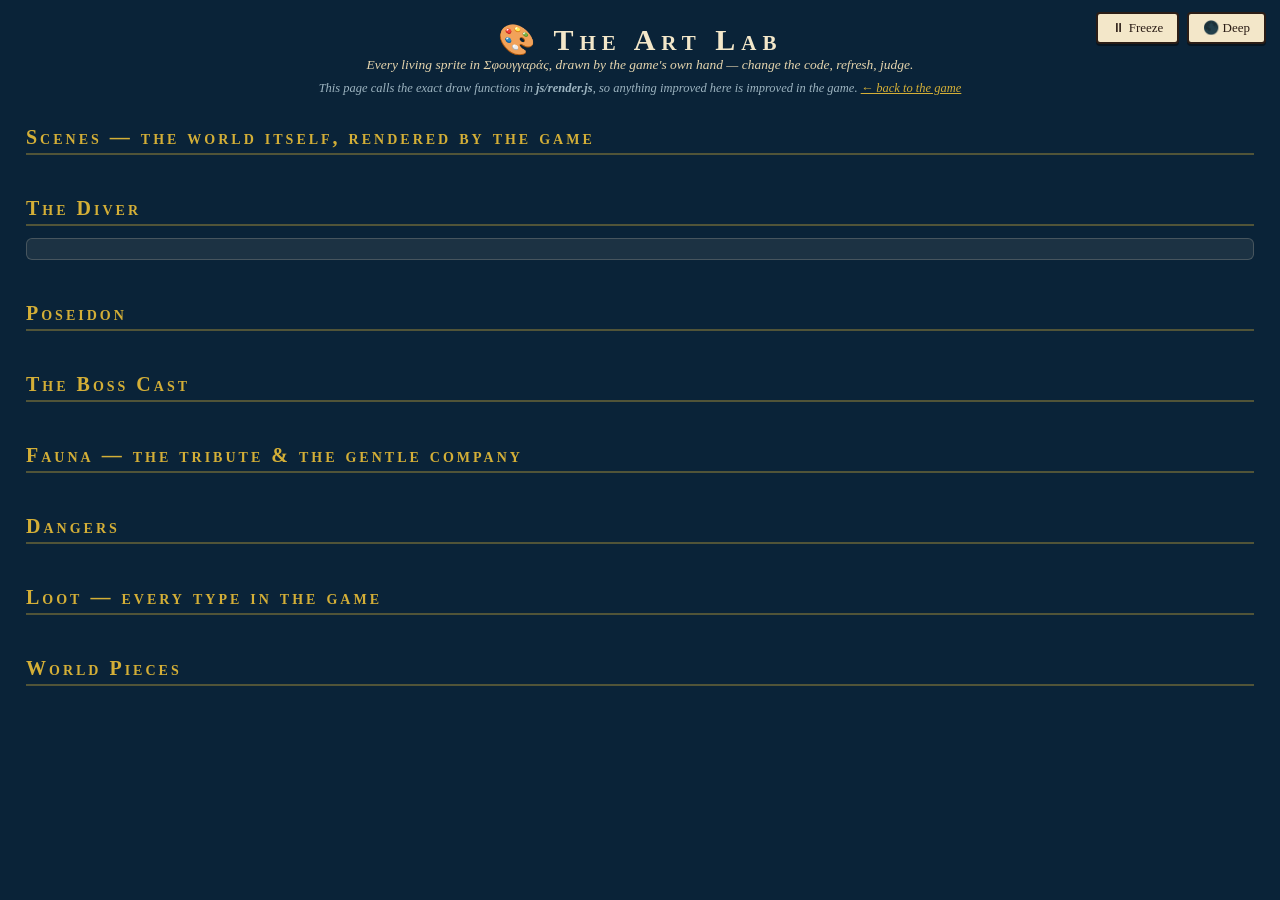
==== art-lab.html @ 5c29ec73 "save" ====
<!DOCTYPE html>
<html lang="en">
<head>
  <meta charset="UTF-8">
  <meta name="viewport" content="width=device-width, initial-scale=1">
  <title>Art Lab — Σφουγγαράς</title>
  <link rel="icon" href="data:image/svg+xml,<svg xmlns='http://www.w3.org/2000/svg' viewBox='0 0 100 100'><text y='.9em' font-size='90'>🎨</text></svg>">
  <style>
    /* The Art Lab wears the game's pottery palette. Self-contained on purpose —
       the game's style.css stays untouched. */
    :root {
      --cream: #f3e7c9; --cream-dim: #e5d5ae; --ink: #2b1d16;
      --terra: #b0603a; --terra-dark: #8a4527; --gold: #d4af37; --sea: #0a2338;
    }
    * { margin: 0; padding: 0; box-sizing: border-box; }
    body {
      font-family: Georgia, 'Times New Roman', serif;
      background: var(--sea);
      color: var(--cream);
      padding: 22px 26px 60px;
    }
    header { text-align: center; margin-bottom: 18px; }
    header h1 { font-variant: small-caps; letter-spacing: 0.2em; color: var(--cream); font-size: 30px; }
    header p { font-style: italic; font-size: 13.5px; color: var(--cream-dim); }
    header a { color: var(--gold); }
    .lab-note {
      max-width: 900px; margin: 8px auto 0; font-size: 12.5px; color: #9db4c0; text-align: center;
    }
    h2 {
      font-variant: small-caps; letter-spacing: 0.15em; color: var(--gold);
      border-bottom: 2px solid rgba(212, 175, 55, 0.35);
      margin: 30px 0 12px; padding-bottom: 4px; font-size: 20px;
    }
    .grid { display: flex; flex-wrap: wrap; gap: 12px; align-items: flex-start; }
    .tile {
      background: #0e2c44;
      border: 2px solid rgba(243, 231, 201, 0.25);
      border-radius: 6px;
      overflow: hidden;
    }
    .tile canvas { display: block; }
    .tile .cap {
      font-size: 12px; text-align: center; padding: 4px 8px 5px;
      background: rgba(43, 29, 22, 0.75); color: var(--cream);
      font-variant: small-caps; letter-spacing: 0.06em;
      display: flex; justify-content: center; gap: 6px; flex-wrap: wrap;
    }
    .cap button {
      font-family: inherit; font-size: 10.5px; padding: 1px 8px;
      background: var(--terra); color: var(--cream);
      border: 1px solid var(--ink); border-radius: 3px; cursor: pointer;
    }
    .cap button.on { background: var(--gold); color: var(--ink); font-weight: bold; }
    .controls {
      background: rgba(243, 231, 201, 0.08);
      border: 1px solid rgba(243, 231, 201, 0.2);
      border-radius: 6px; padding: 10px 14px; margin-bottom: 12px;
      display: flex; flex-wrap: wrap; gap: 14px 22px; align-items: center; font-size: 13px;
    }
    .controls label { display: flex; align-items: center; gap: 7px; }
    .controls input[type="range"] { width: 110px; }
    .controls select { font-family: inherit; }
    .toolbar {
      position: fixed; top: 12px; right: 14px; z-index: 5;
      display: flex; gap: 8px;
    }
    .toolbar button {
      font-family: inherit; font-size: 13px; padding: 6px 14px;
      background: var(--cream); color: var(--ink);
      border: 2px solid var(--ink); border-radius: 4px; cursor: pointer;
      box-shadow: 0 2px 0 rgba(0,0,0,0.4);
    }
  </style>
</head>
<body>

  <div class="toolbar">
    <button id="pause-btn" title="Space also toggles">⏸ Freeze</button>
    <button id="dark-btn" title="Preview everything against the deep">🌑 Deep</button>
  </div>

  <header>
    <h1>🎨 The Art Lab</h1>
    <p>Every living sprite in Σφουγγαράς, drawn by the game's own hand — change the code, refresh, judge.</p>
    <p class="lab-note">This page calls the exact draw functions in <b>js/render.js</b>, so anything improved here
      is improved in the game. <a href="index.html">← back to the game</a></p>
  </header>

  <h2>Scenes — the world itself, rendered by the game</h2>
  <div class="grid" id="sec-scenes"></div>

  <h2>The Diver</h2>
  <div class="controls" id="diver-controls"></div>
  <div class="grid" id="sec-diver"></div>

  <h2>Poseidon</h2>
  <div class="grid" id="sec-poseidon"></div>

  <h2>The Boss Cast</h2>
  <div class="grid" id="sec-bosses"></div>

  <h2>Fauna — the tribute &amp; the gentle company</h2>
  <div class="grid" id="sec-fauna"></div>

  <h2>Dangers</h2>
  <div class="grid" id="sec-dangers"></div>

  <h2>Loot — every type in the game</h2>
  <div class="grid" id="sec-loot"></div>

  <h2>World Pieces</h2>
  <div class="grid" id="sec-world"></div>

  <script src="js/config.js"></script>
  <script src="js/utils.js"></script>
  <script src="js/world.js"></script>
  <script src="js/boat.js"></script>
  <script src="js/render.js"></script>
  <script src="art-lab.js"></script>
</body>
</html>
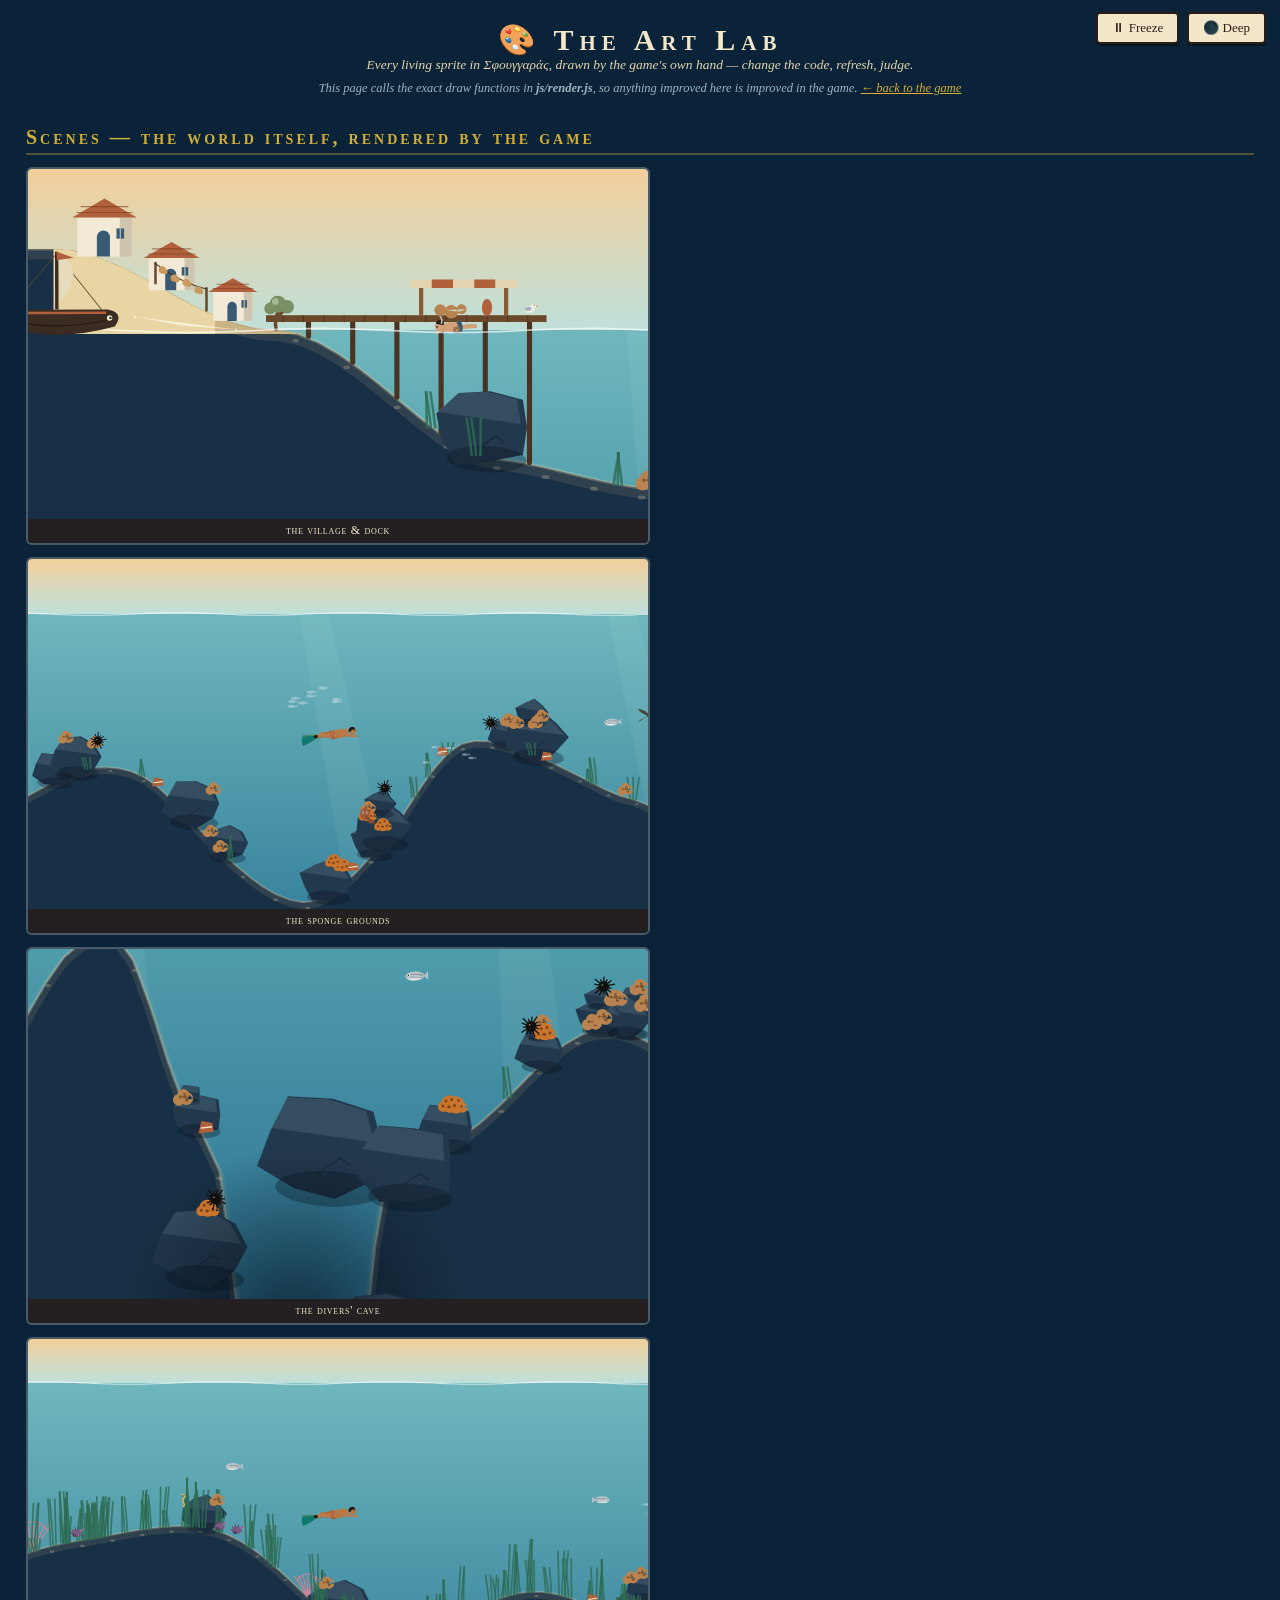
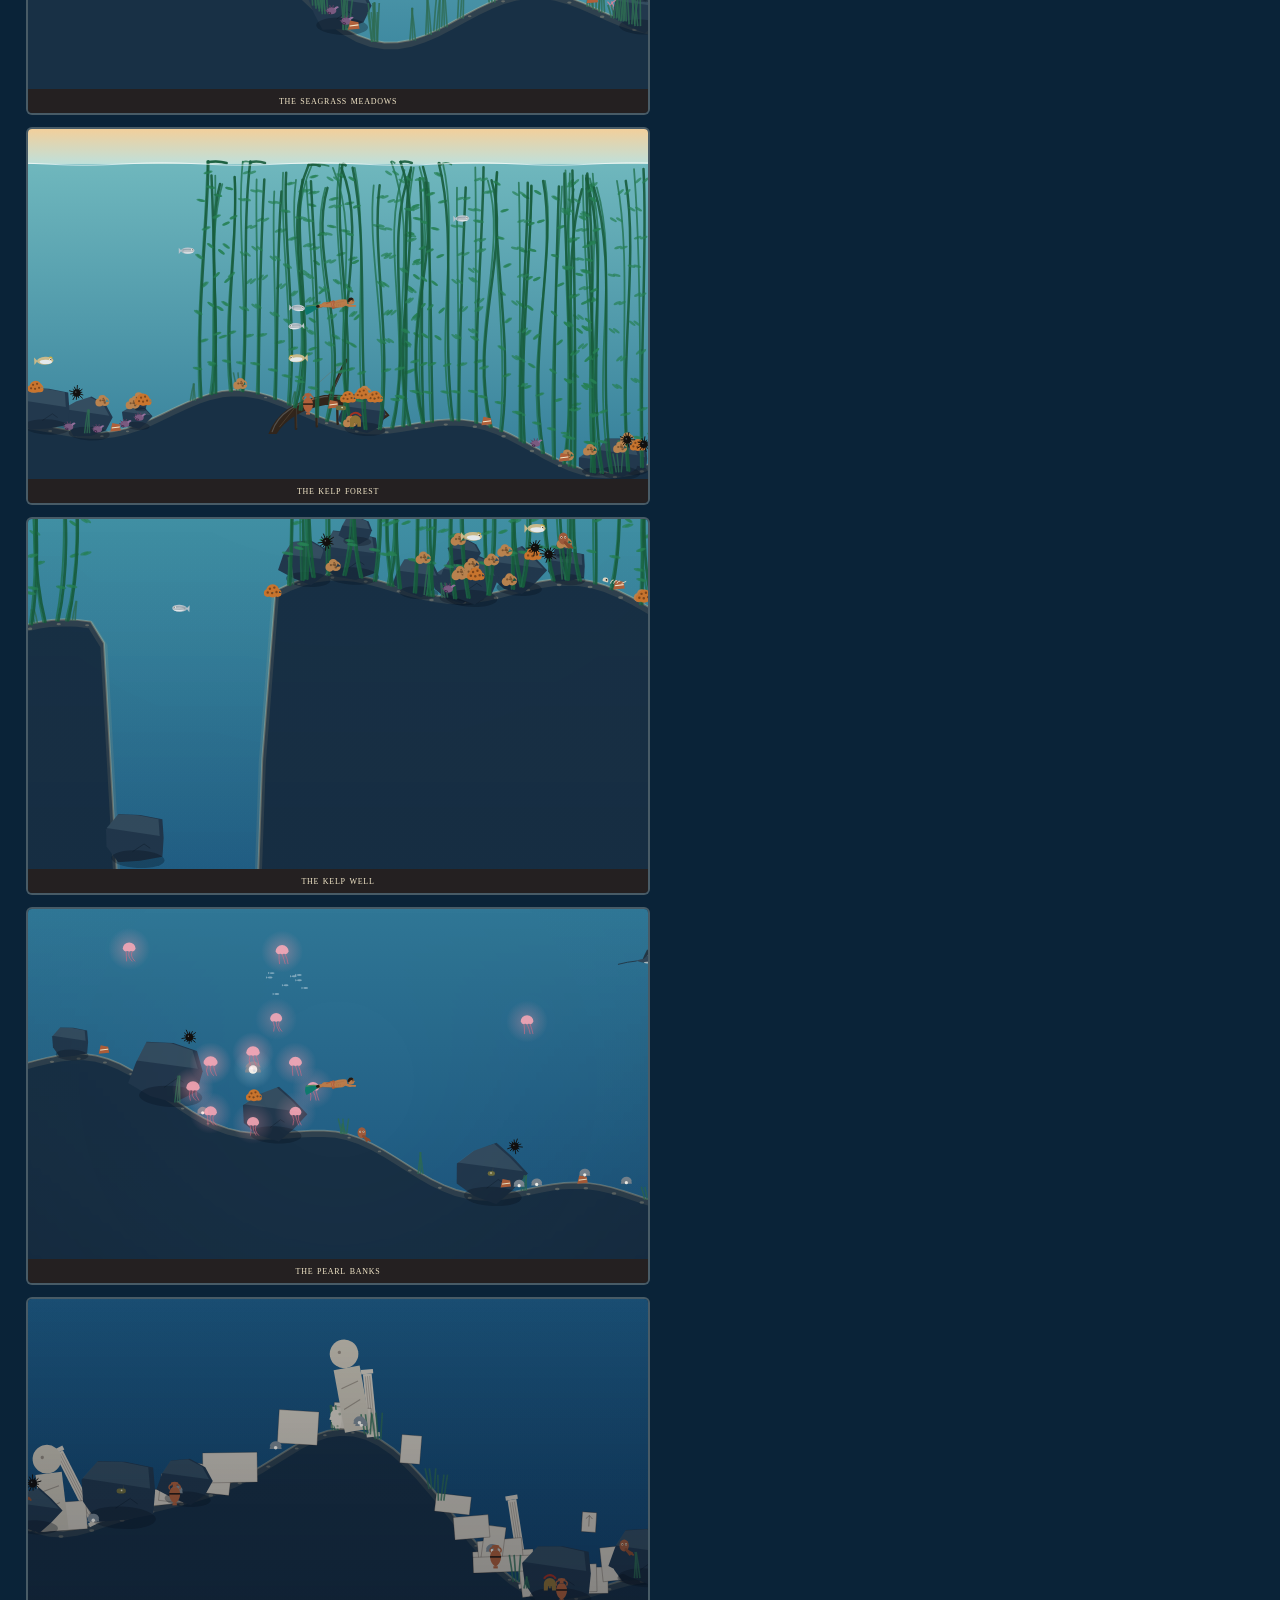
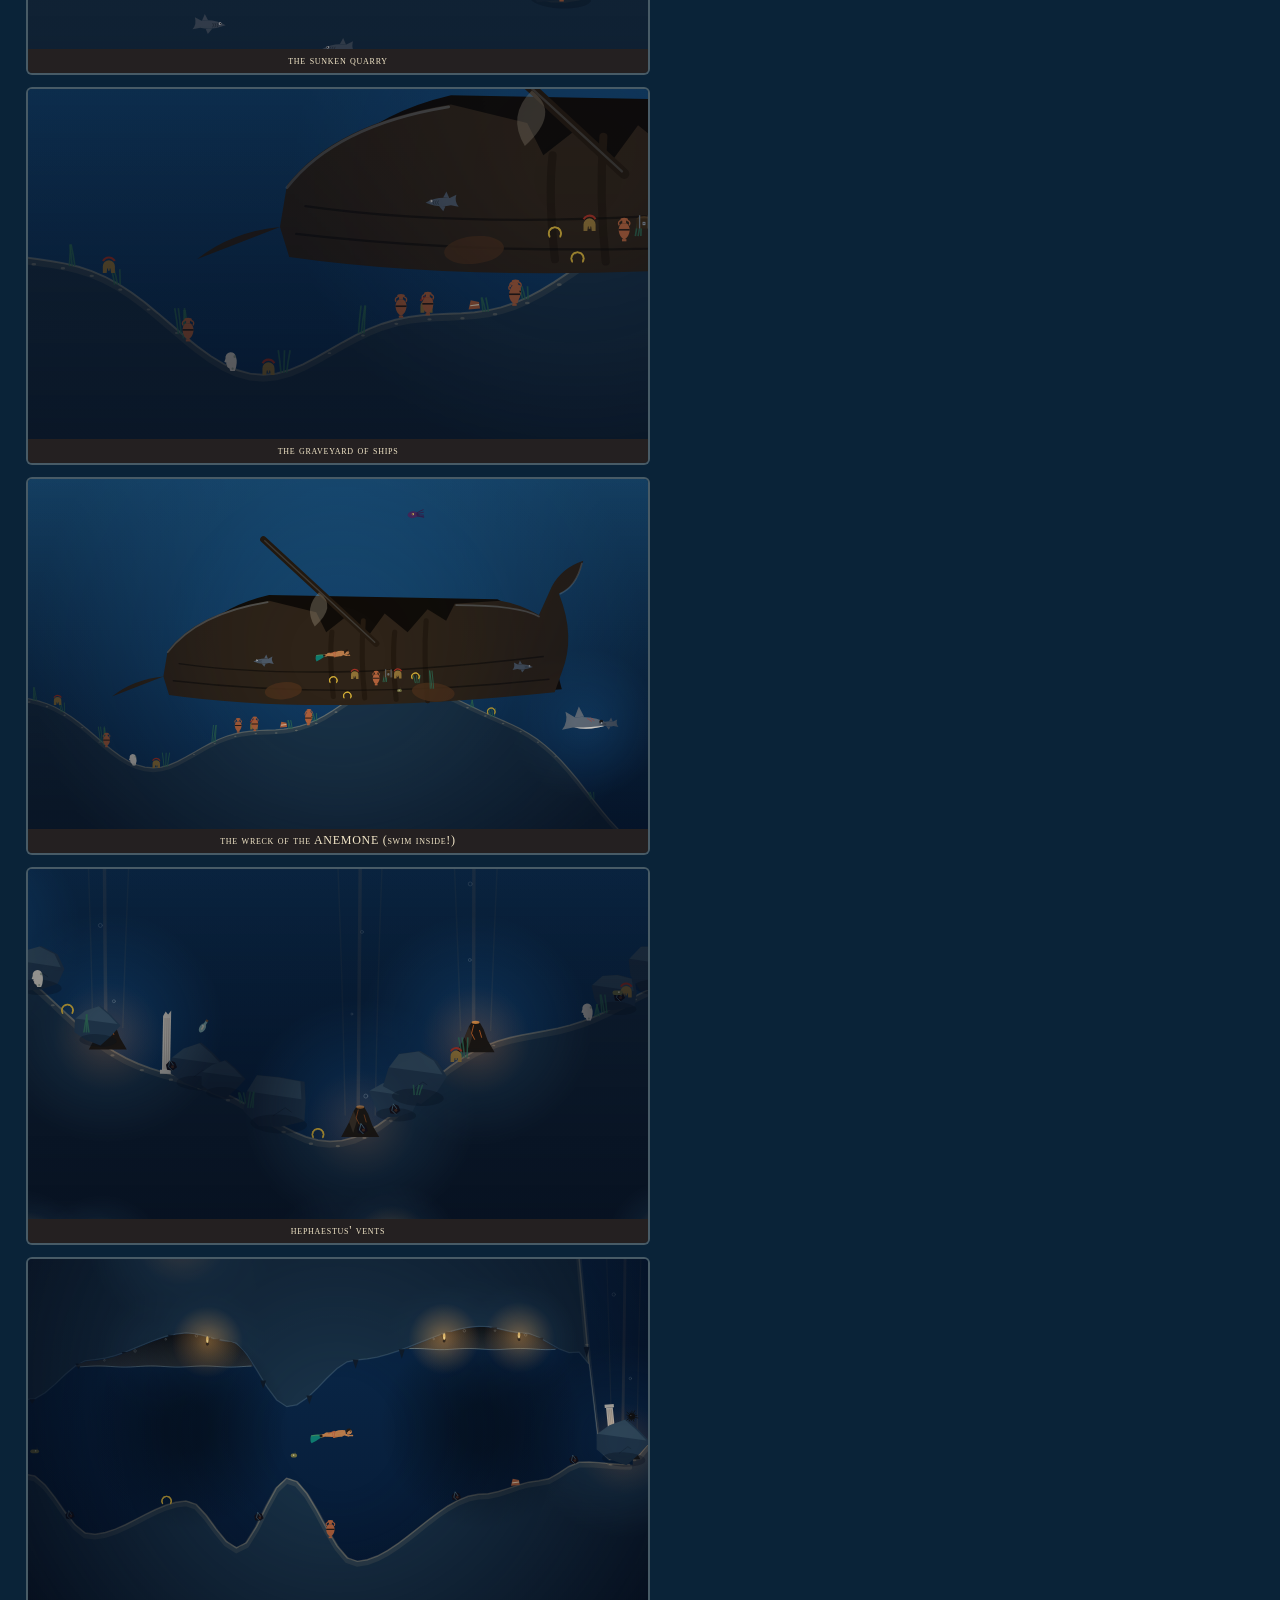
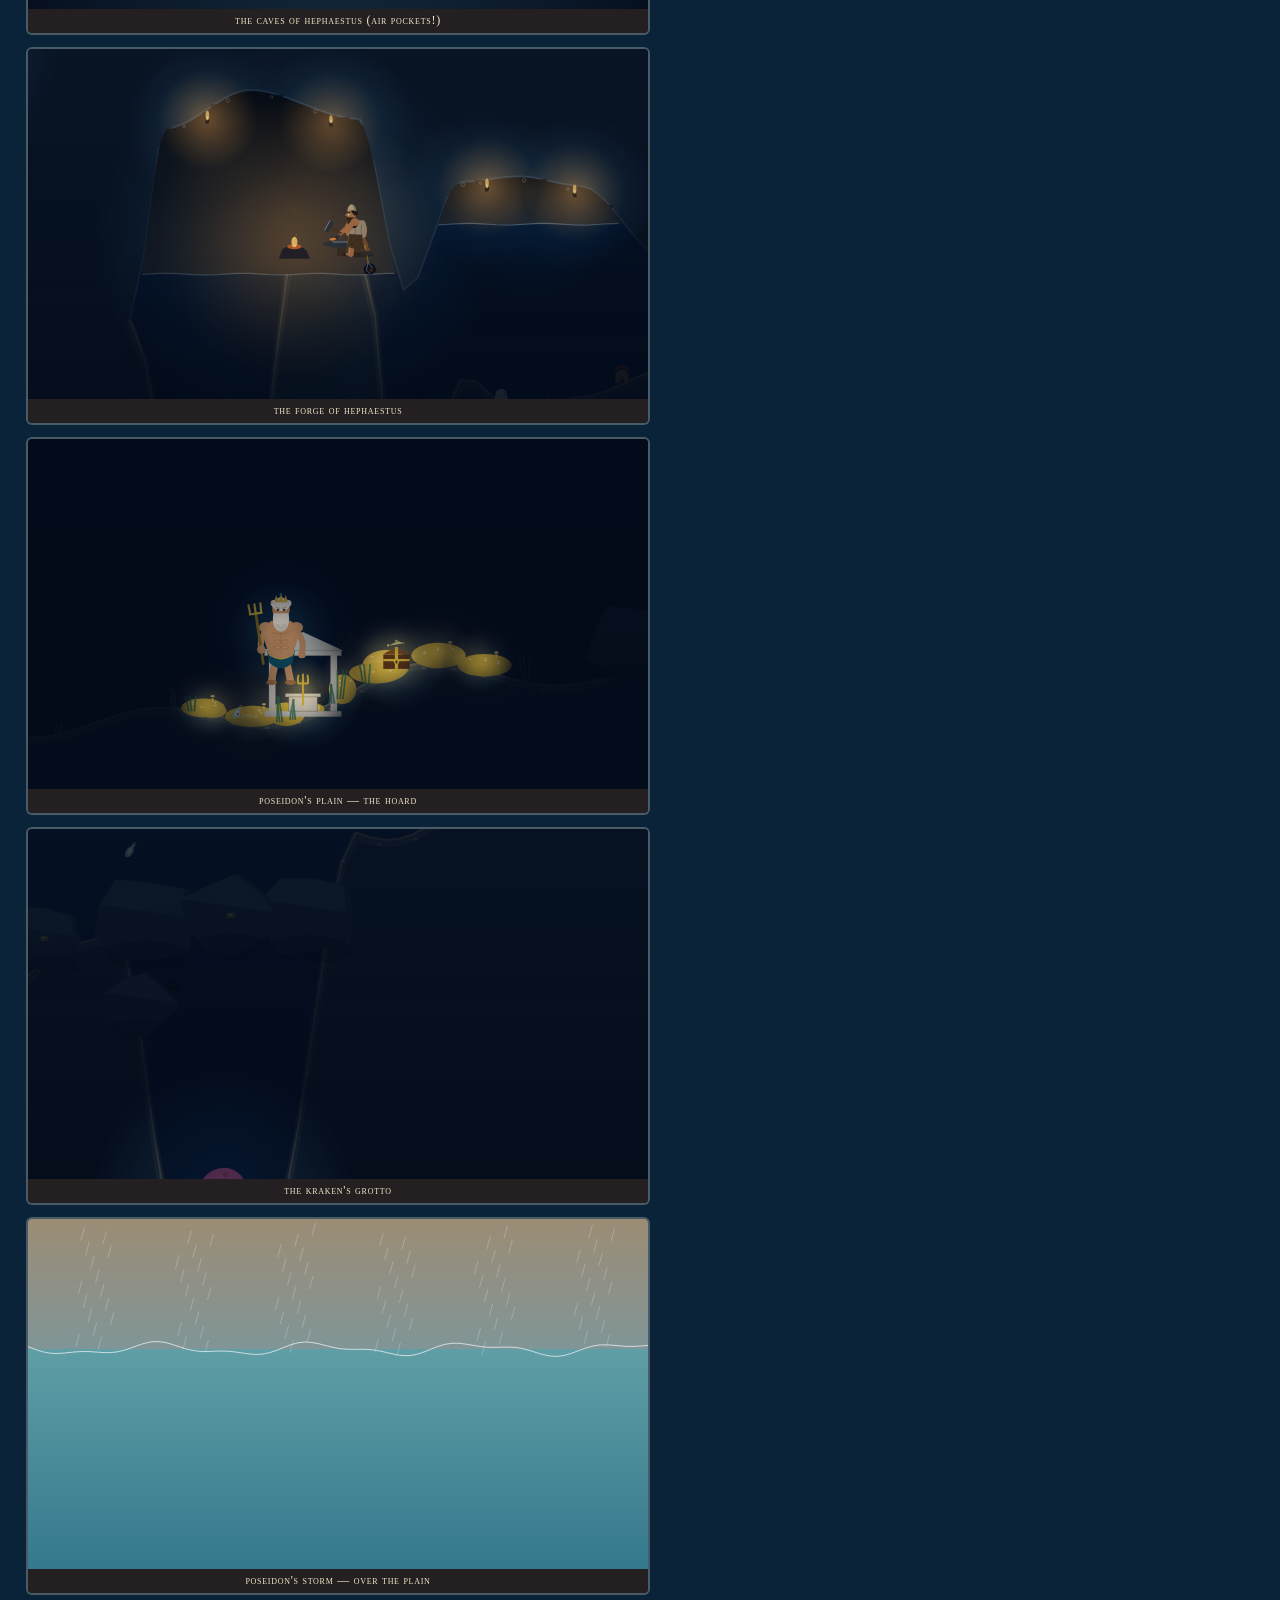
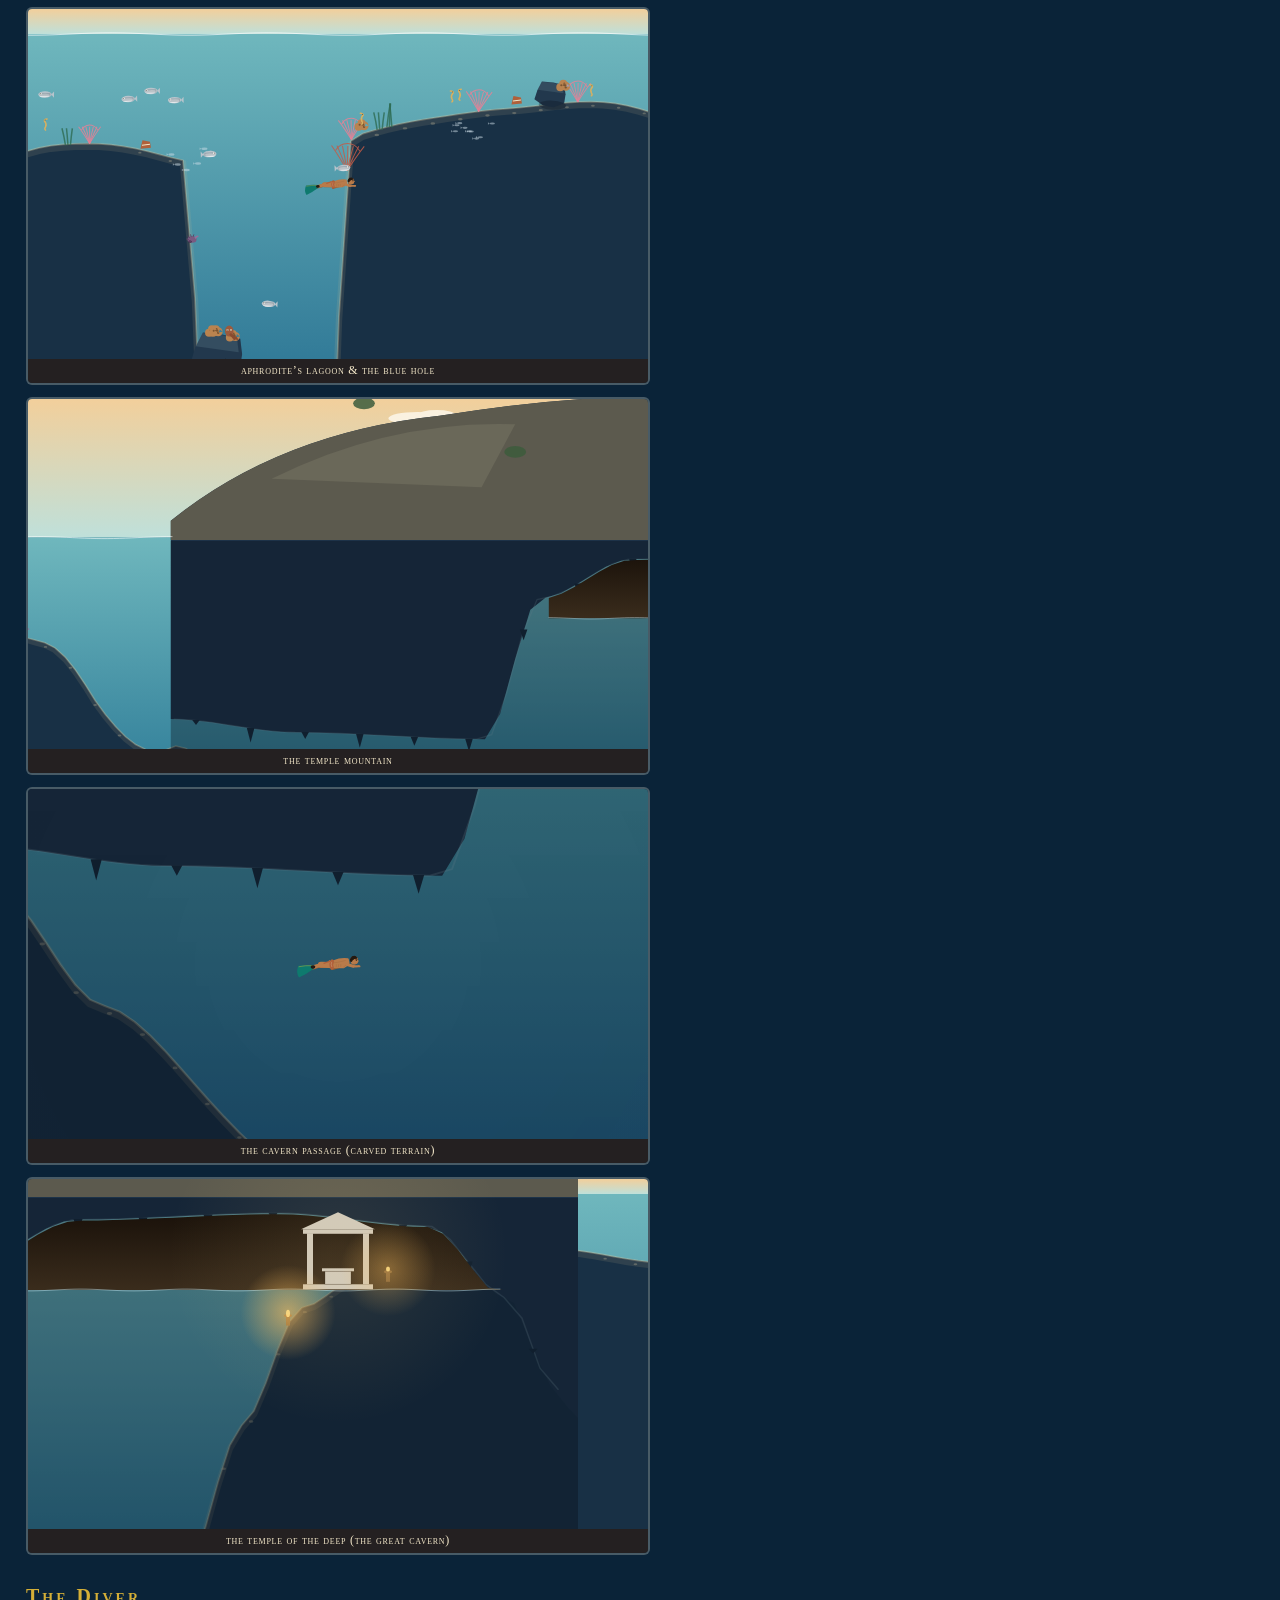
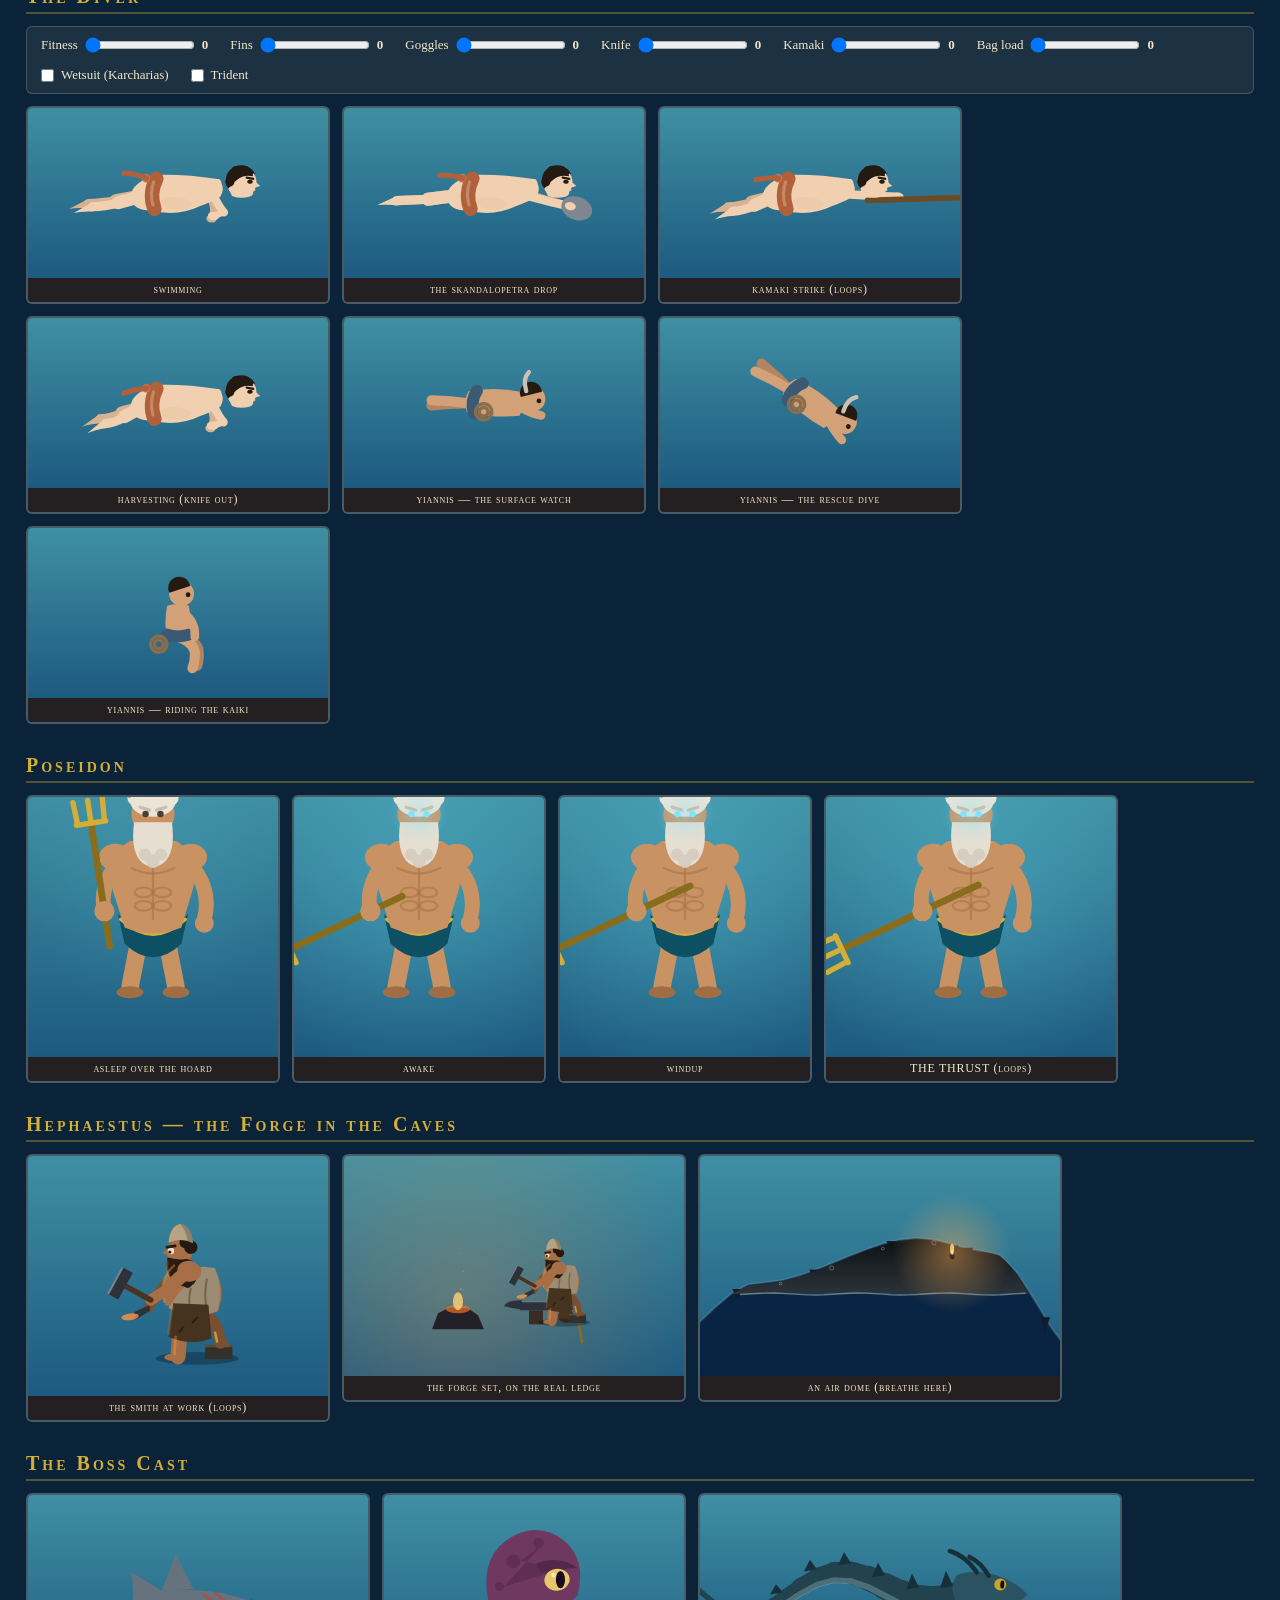
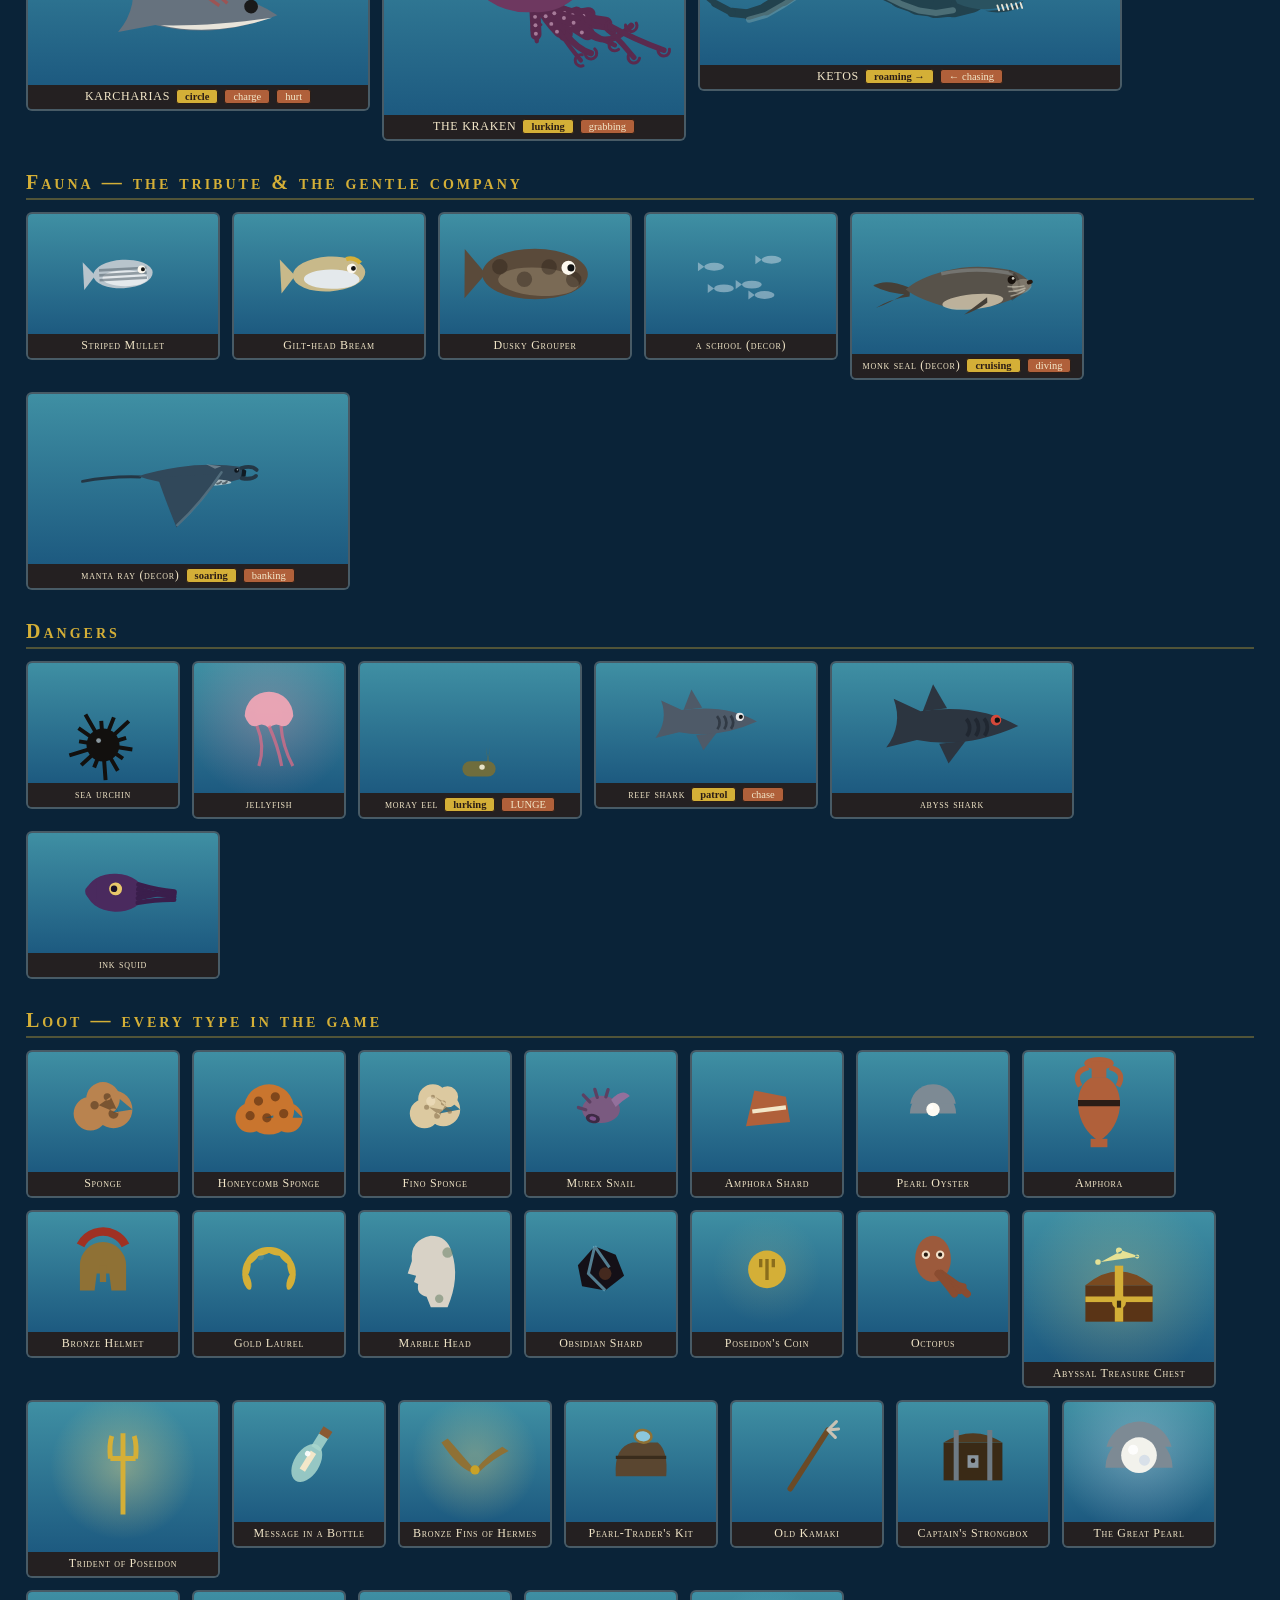
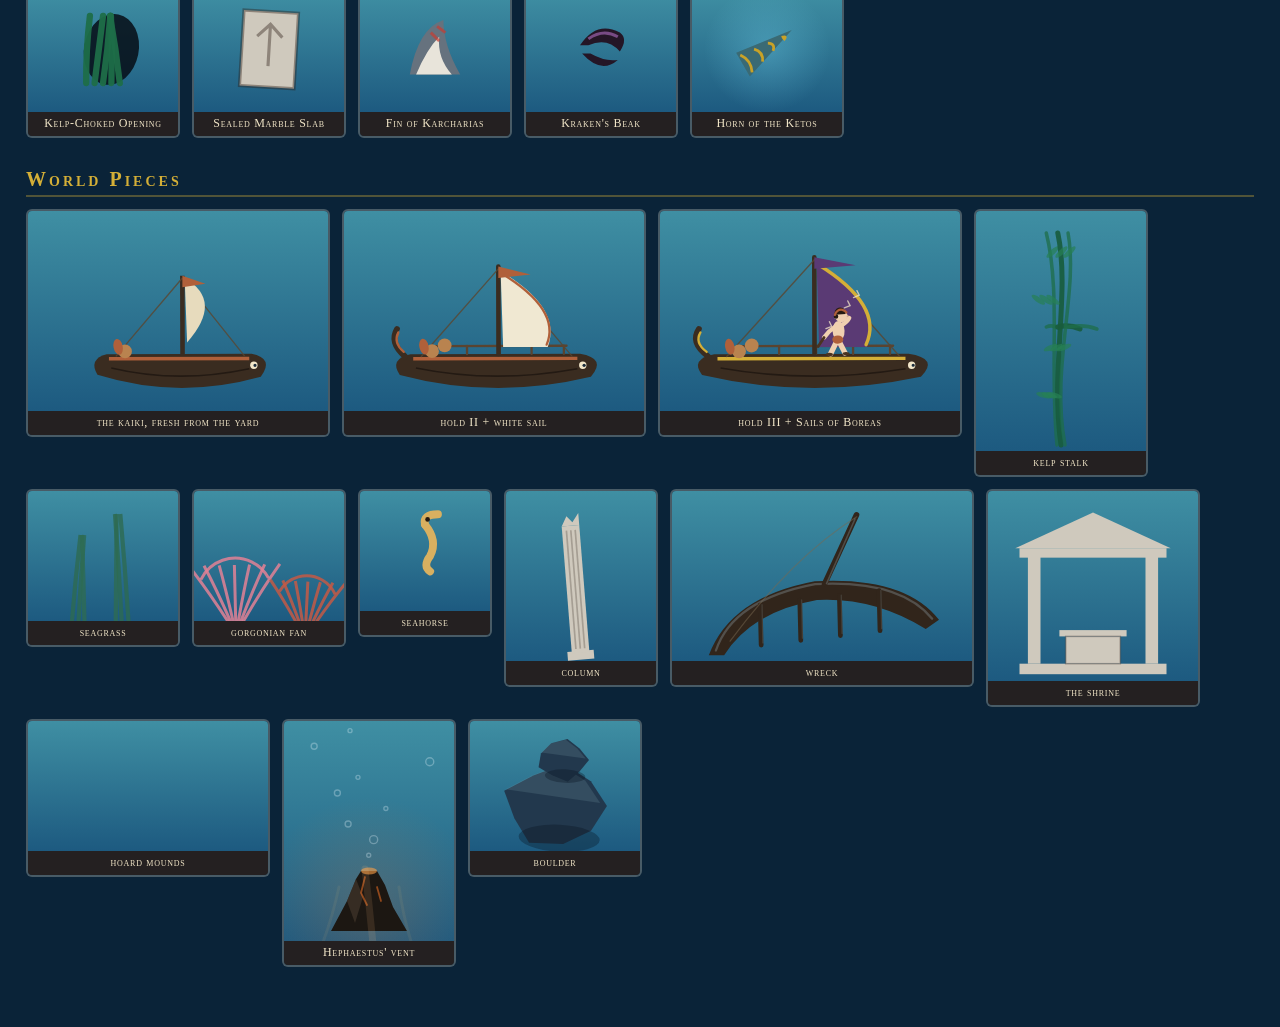
==== commit 2822cff4: "doing more" ====
--- a/art-lab.html
+++ b/art-lab.html
@@ -96,6 +96,9 @@
   <h2>Poseidon</h2>
   <div class="grid" id="sec-poseidon"></div>
 
+  <h2>Hephaestus — the Forge in the Caves</h2>
+  <div class="grid" id="sec-hephaestus"></div>
+
   <h2>The Boss Cast</h2>
   <div class="grid" id="sec-bosses"></div>
 
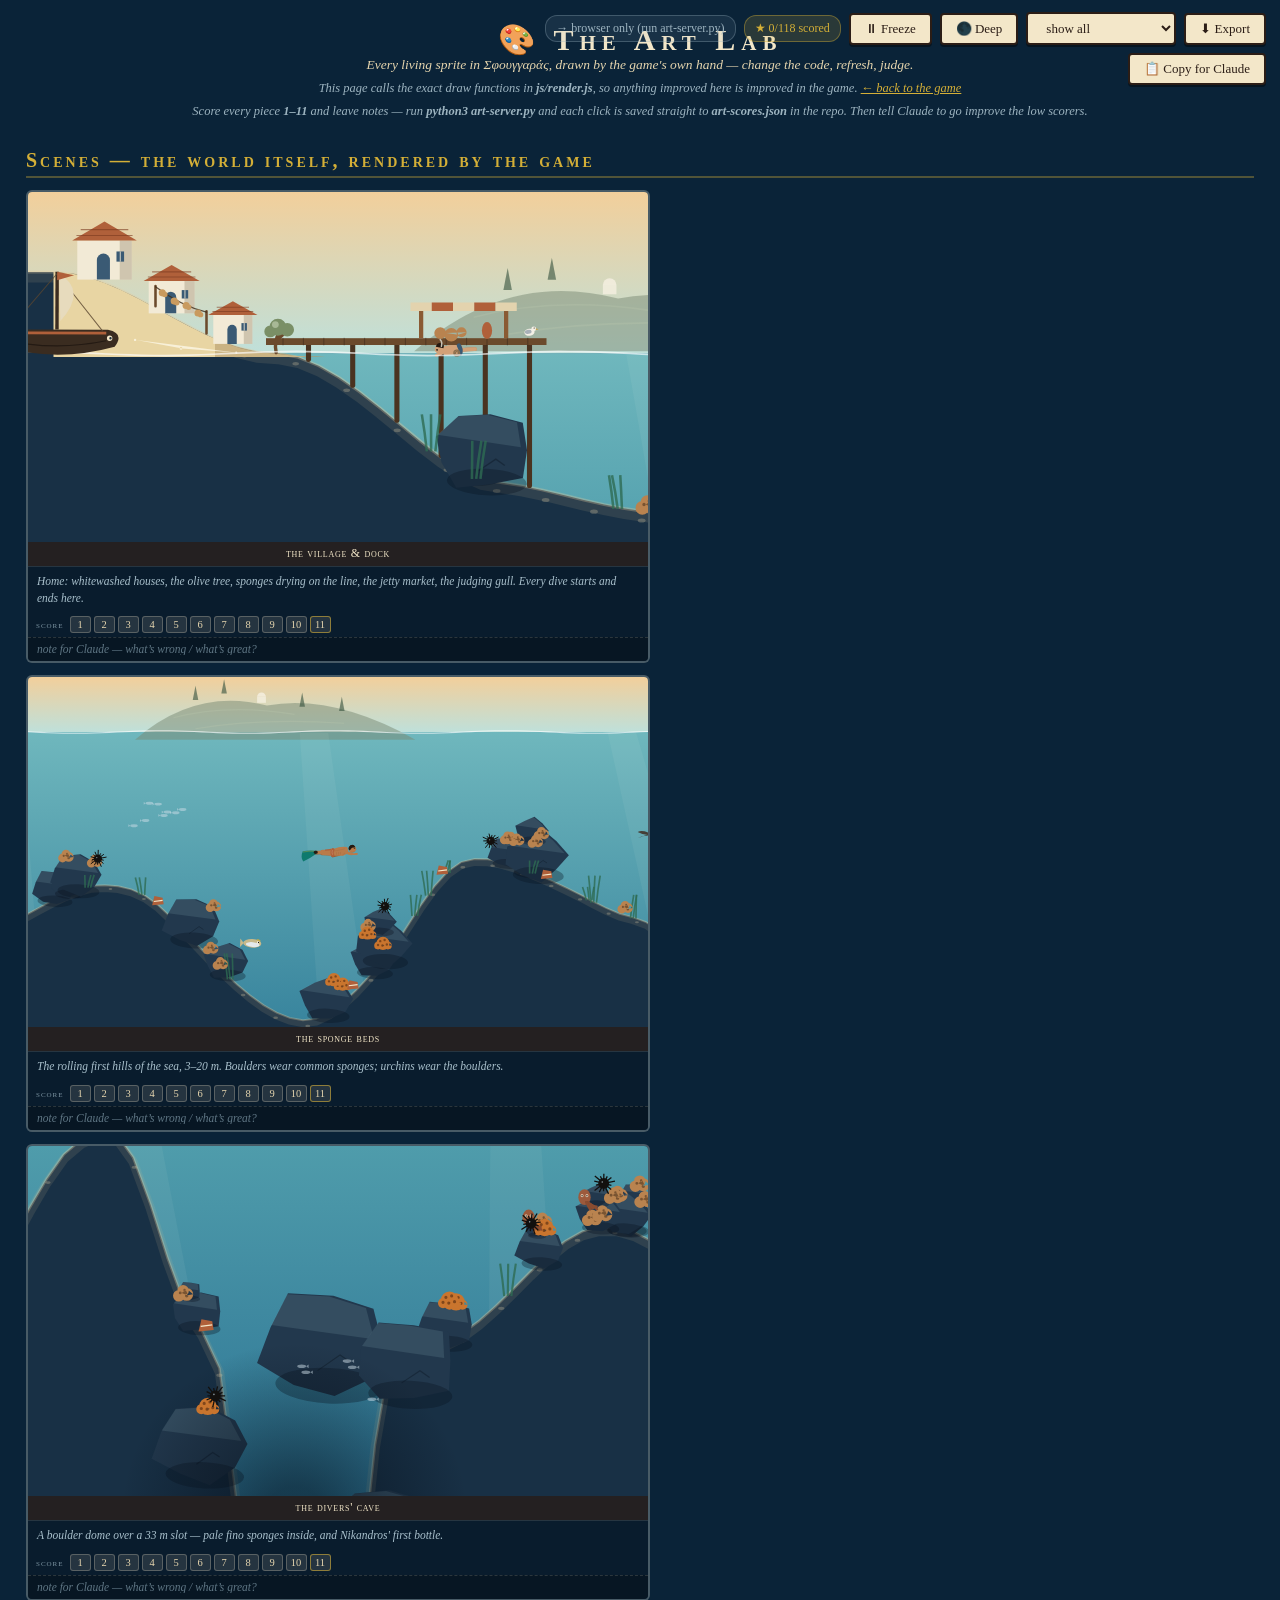
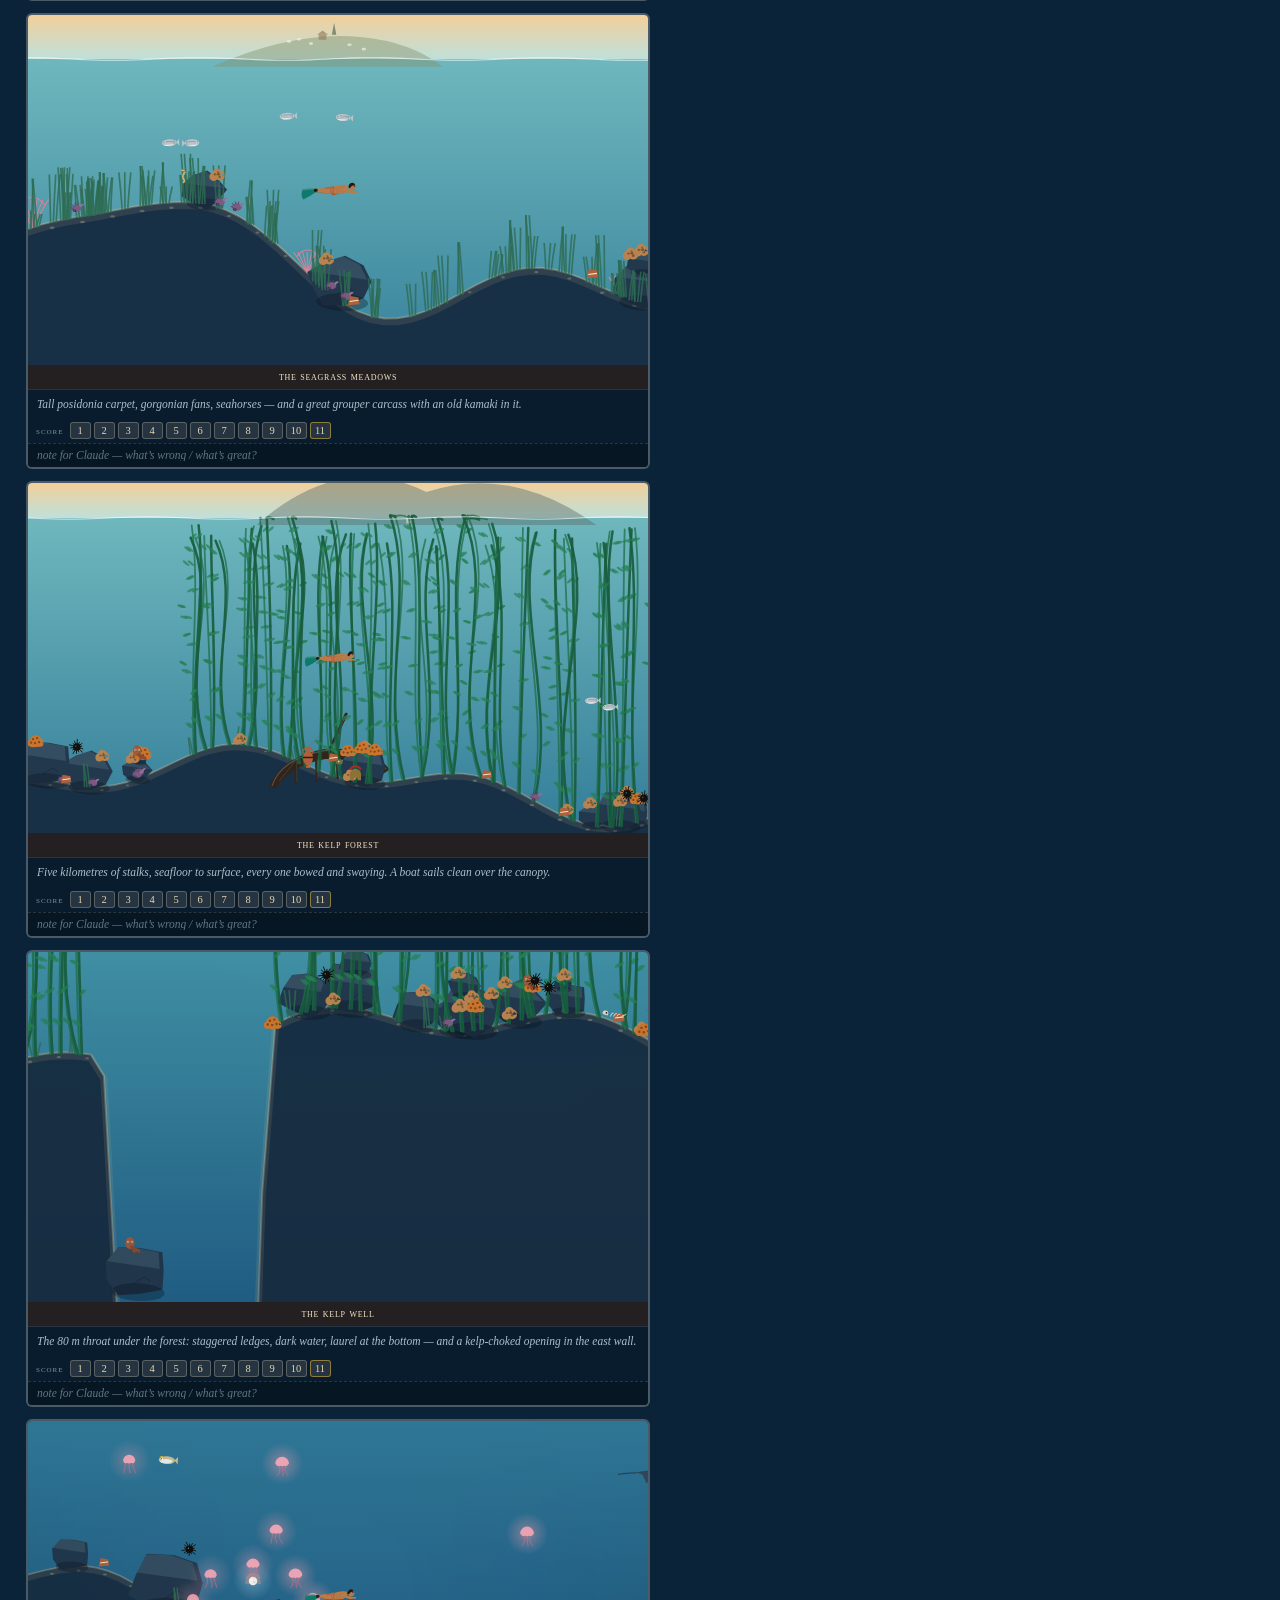
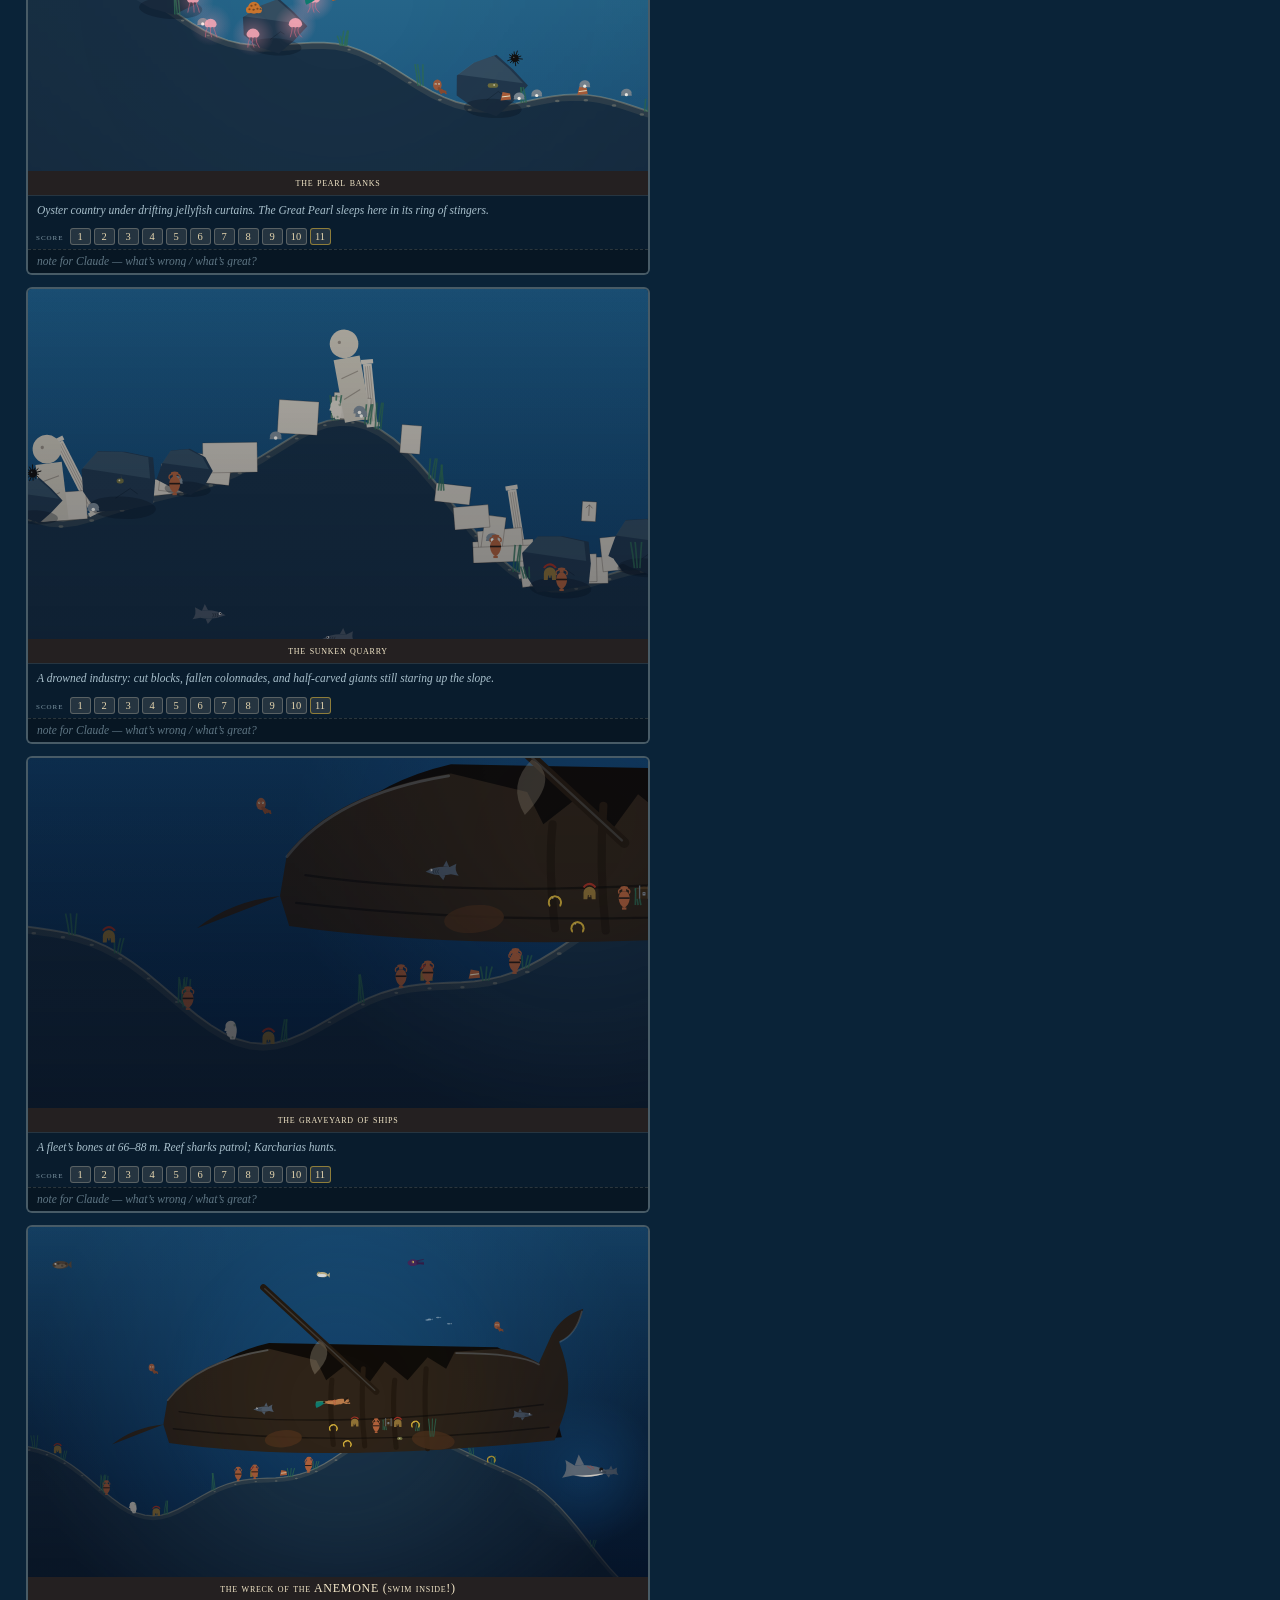
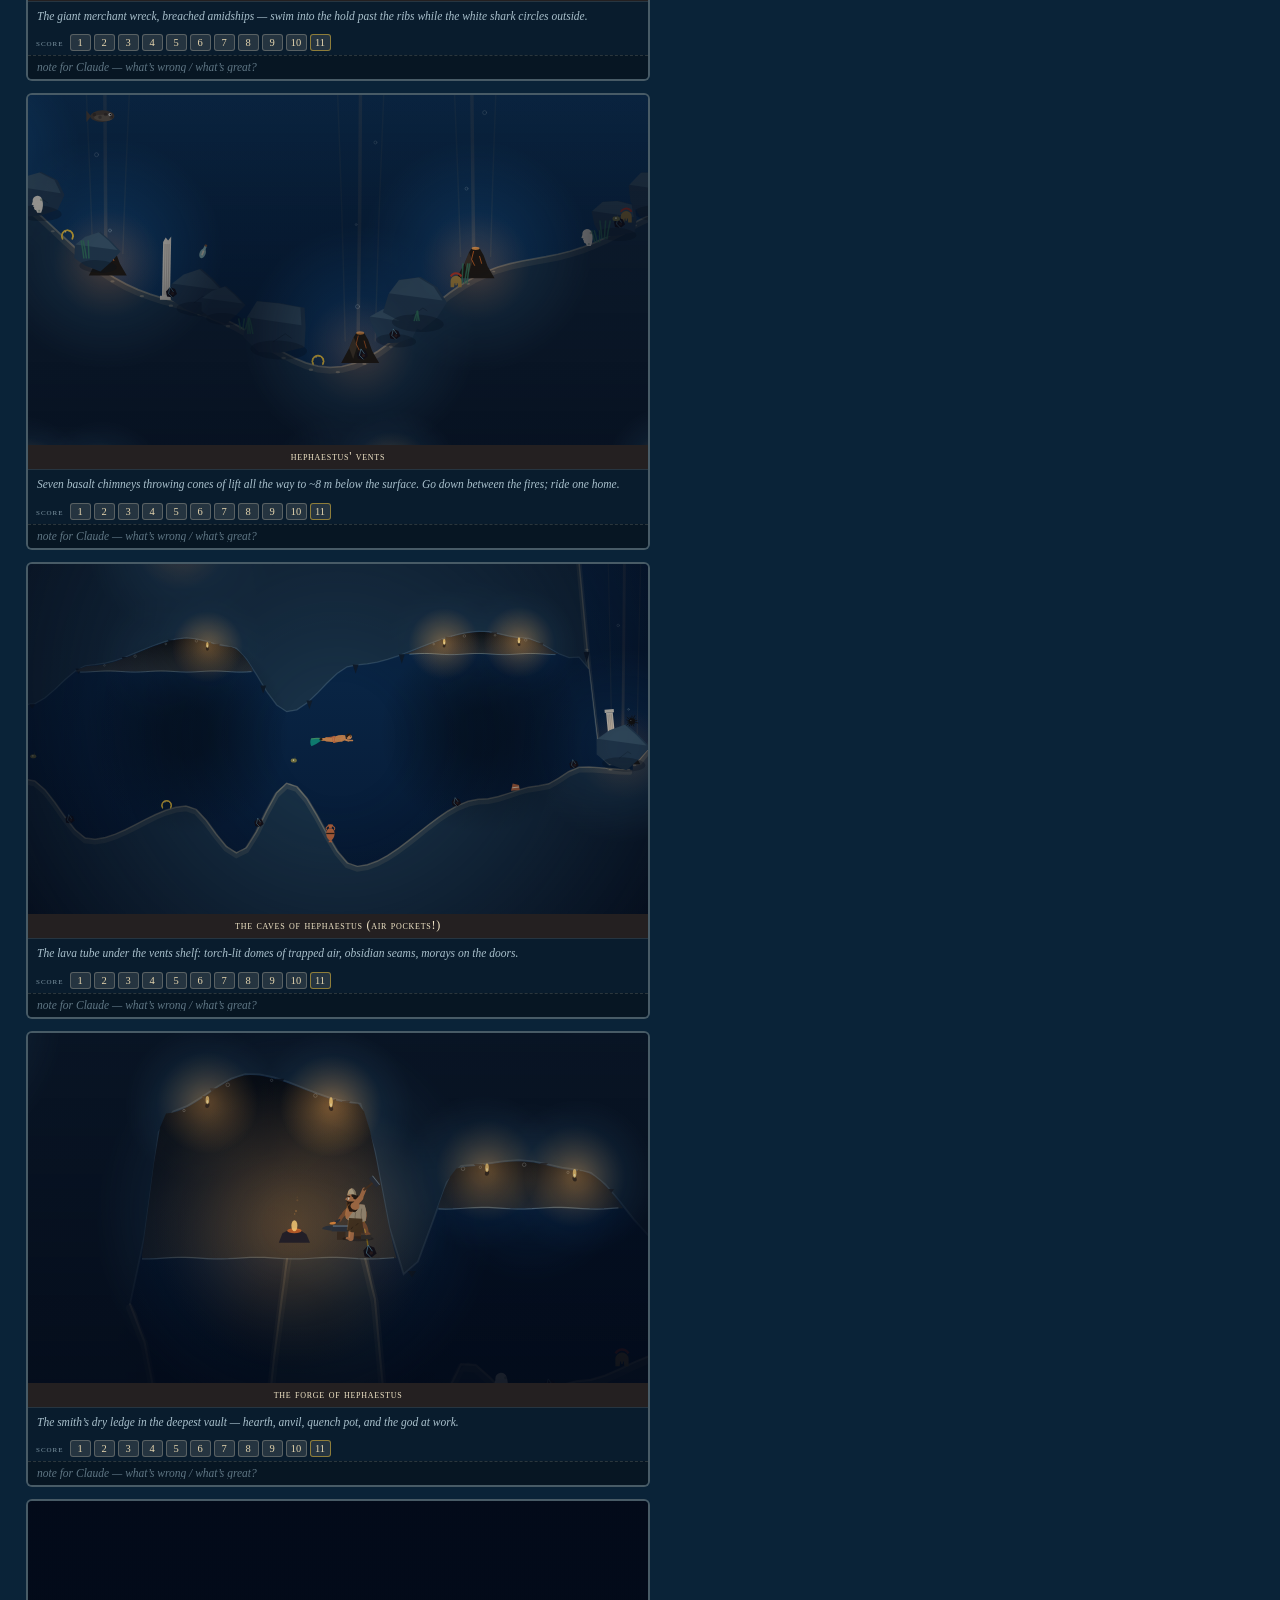
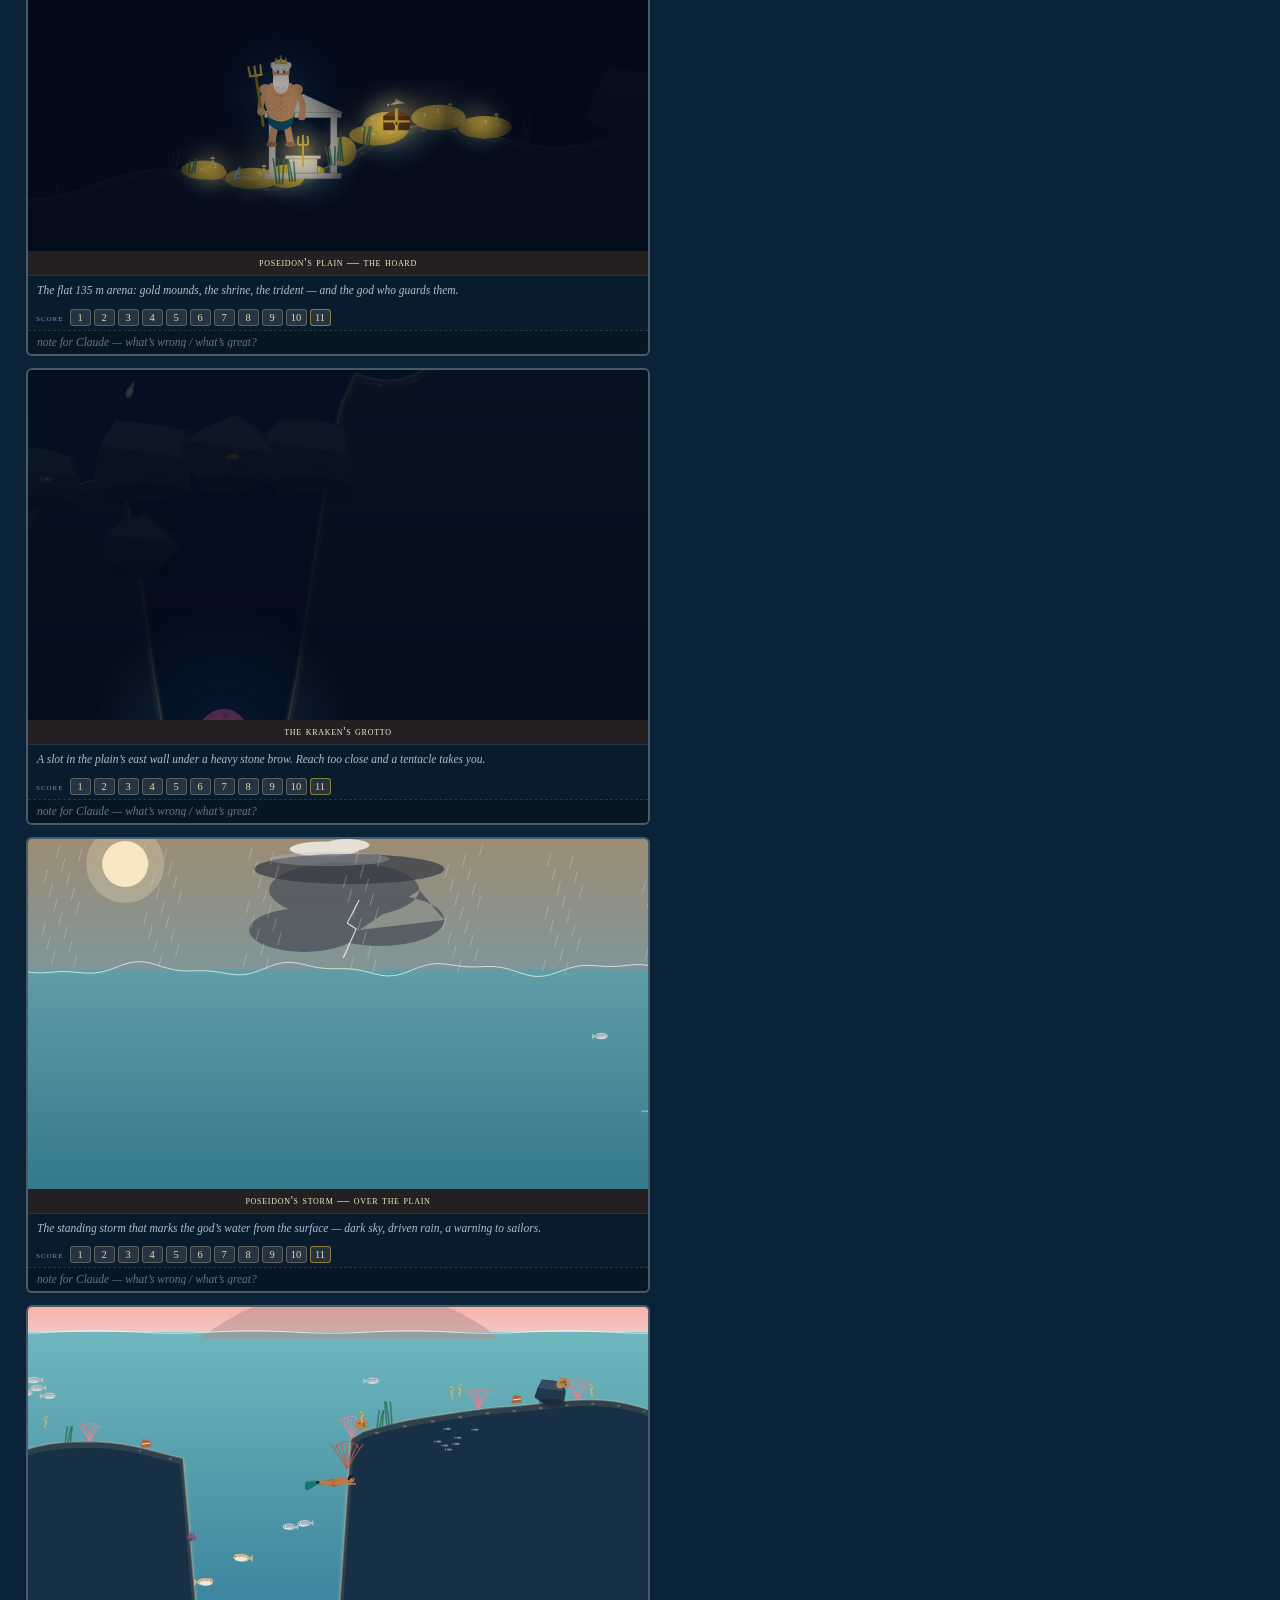
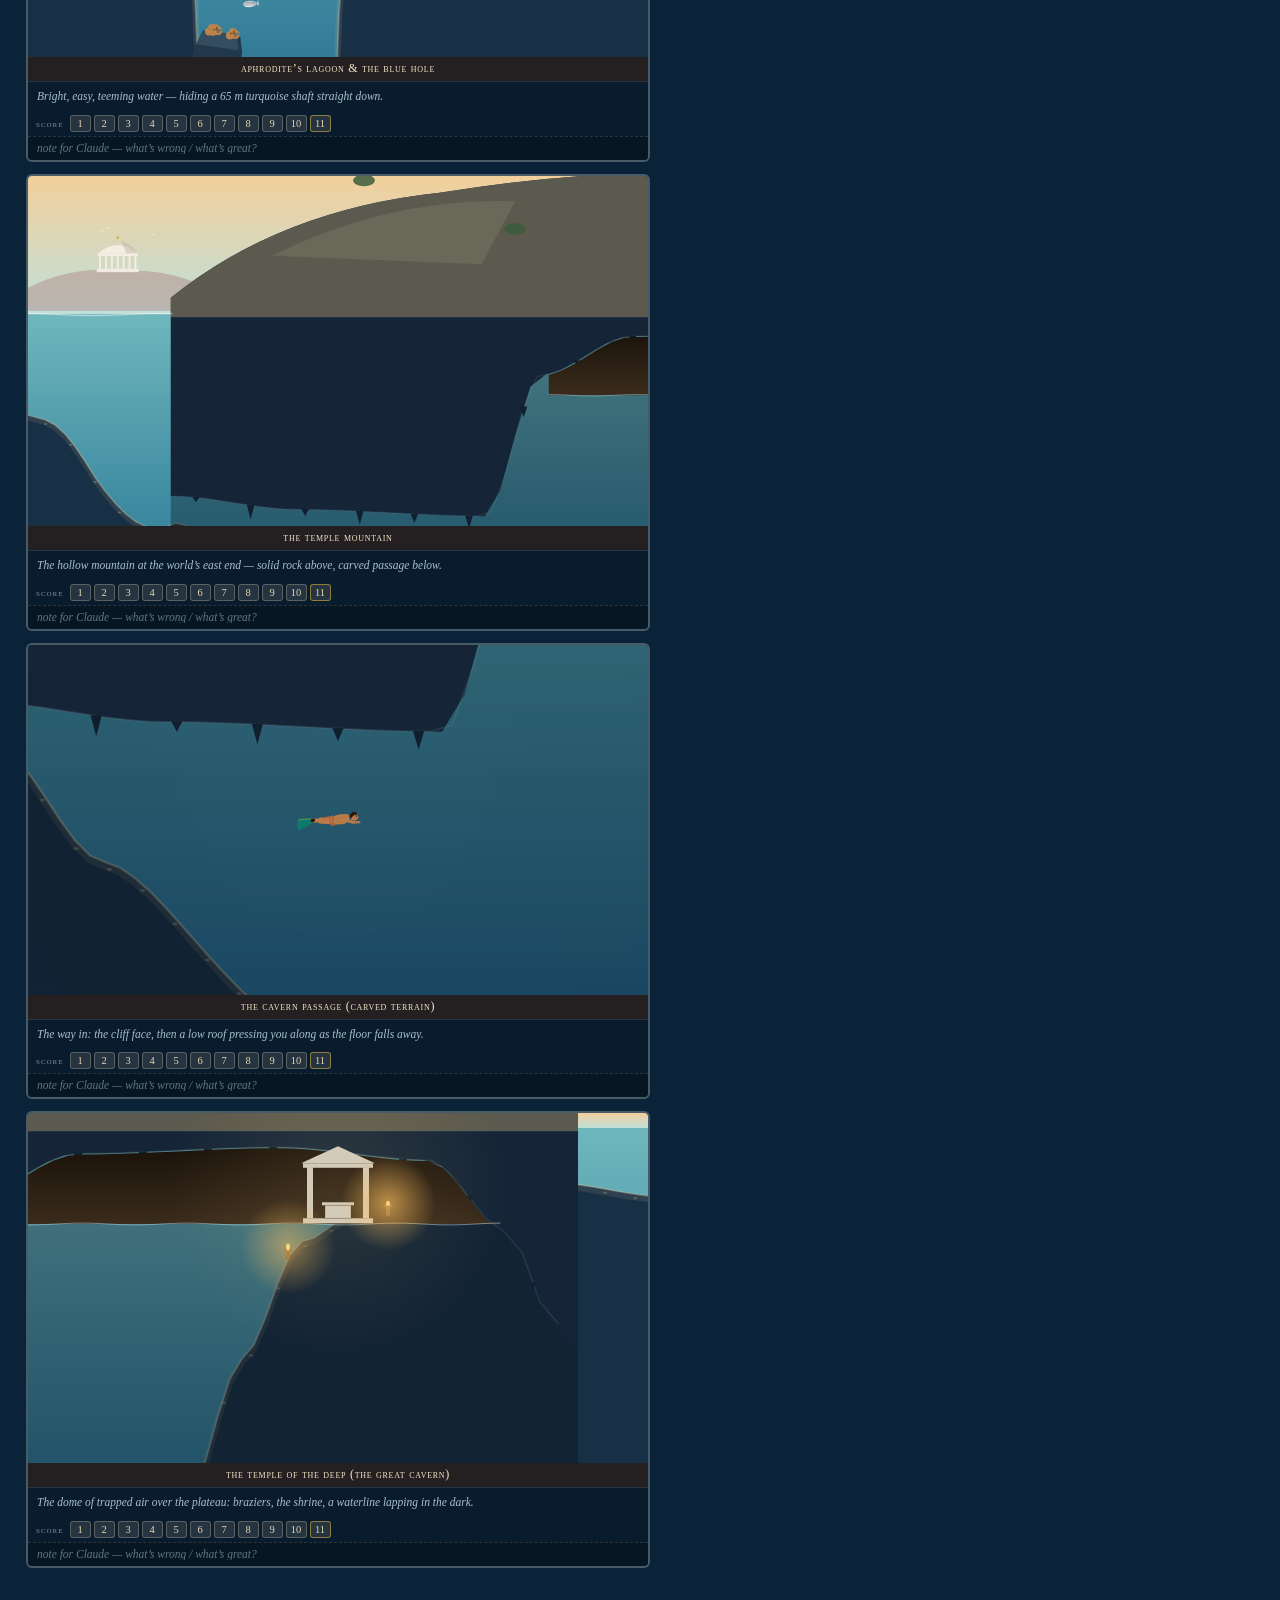
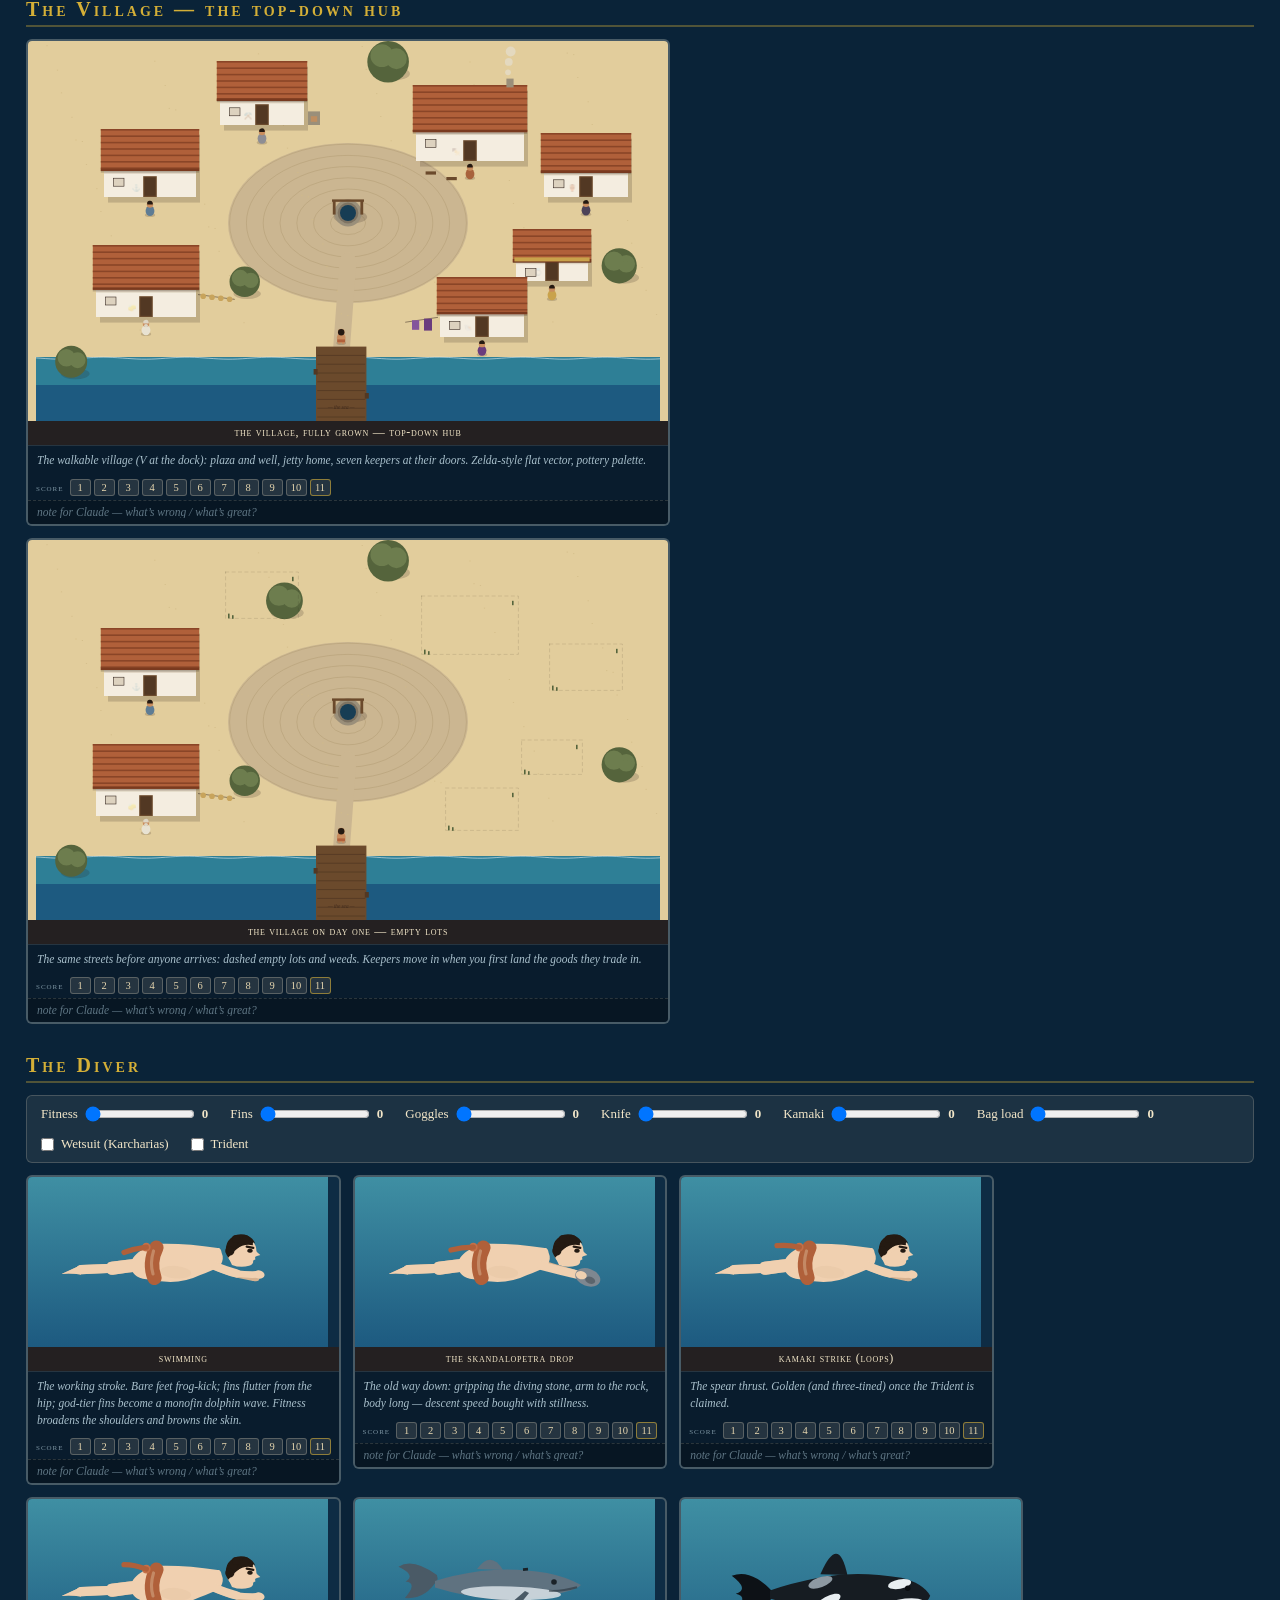
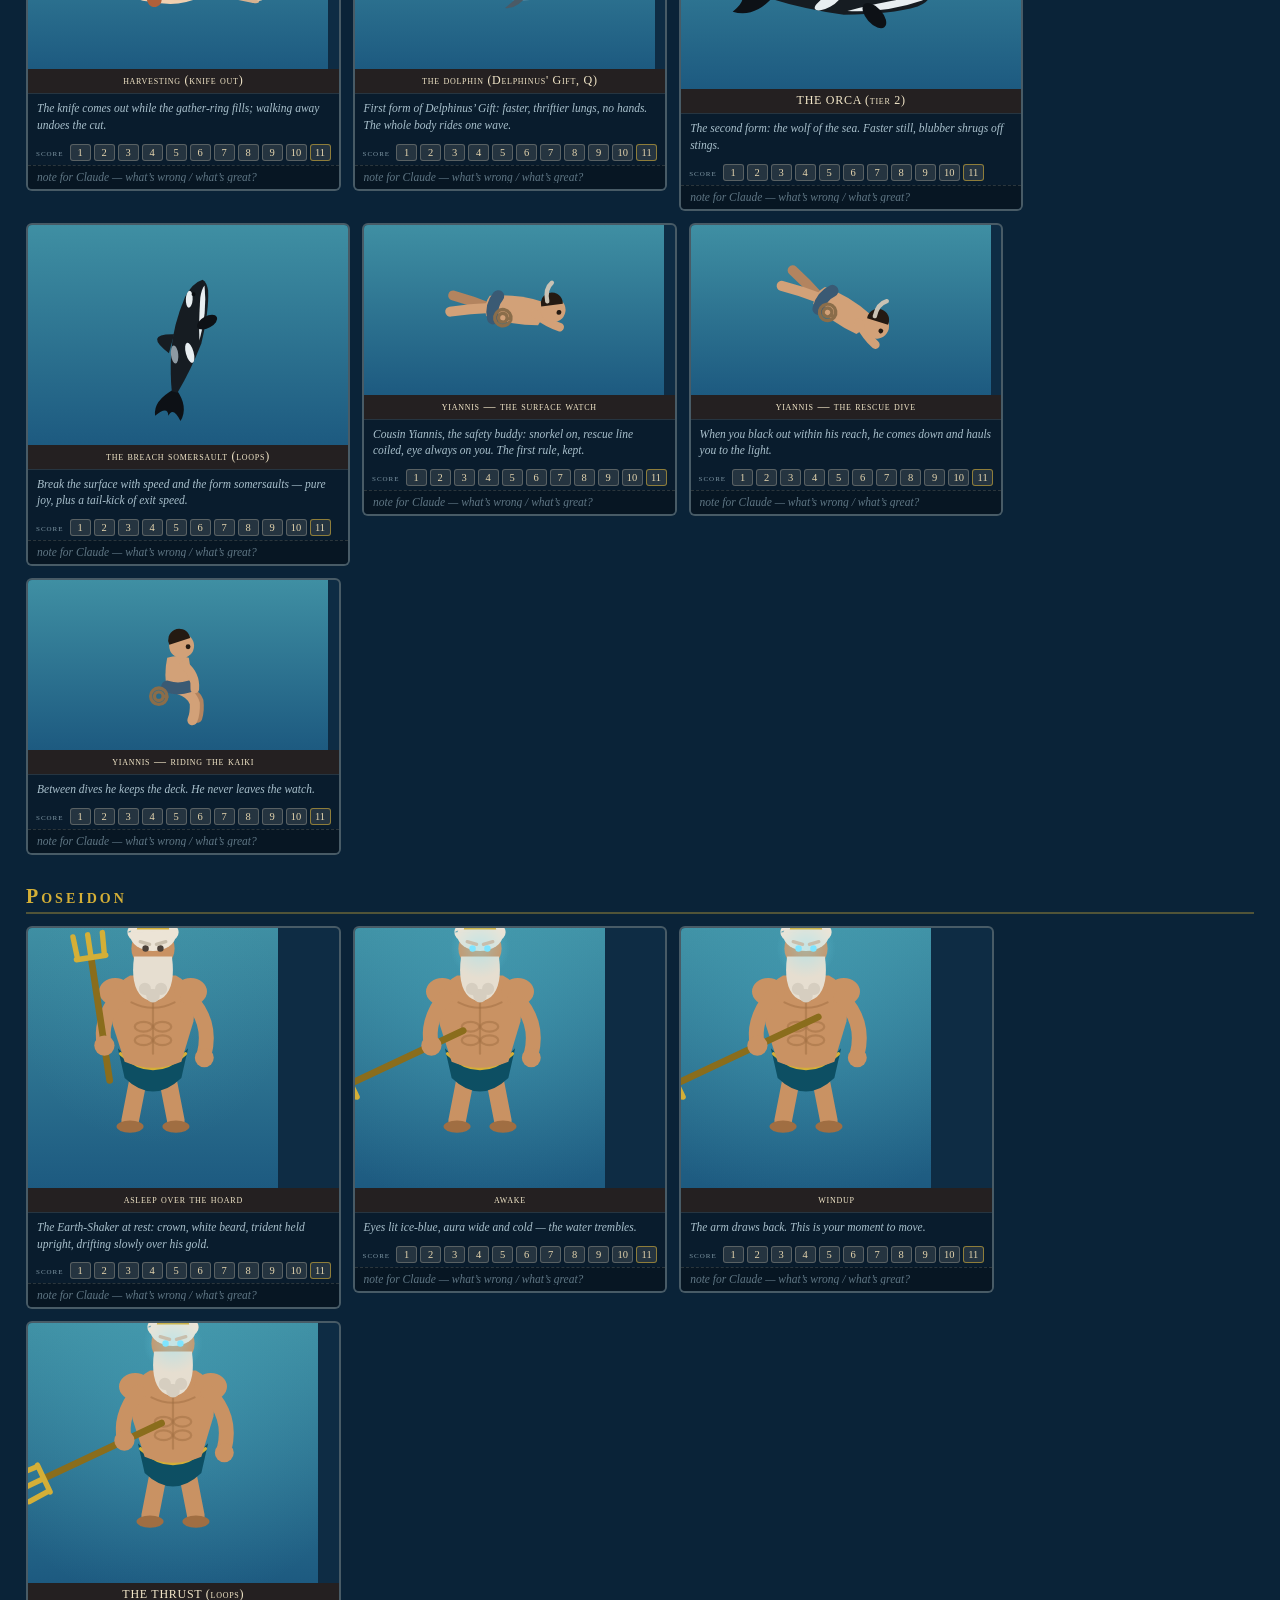
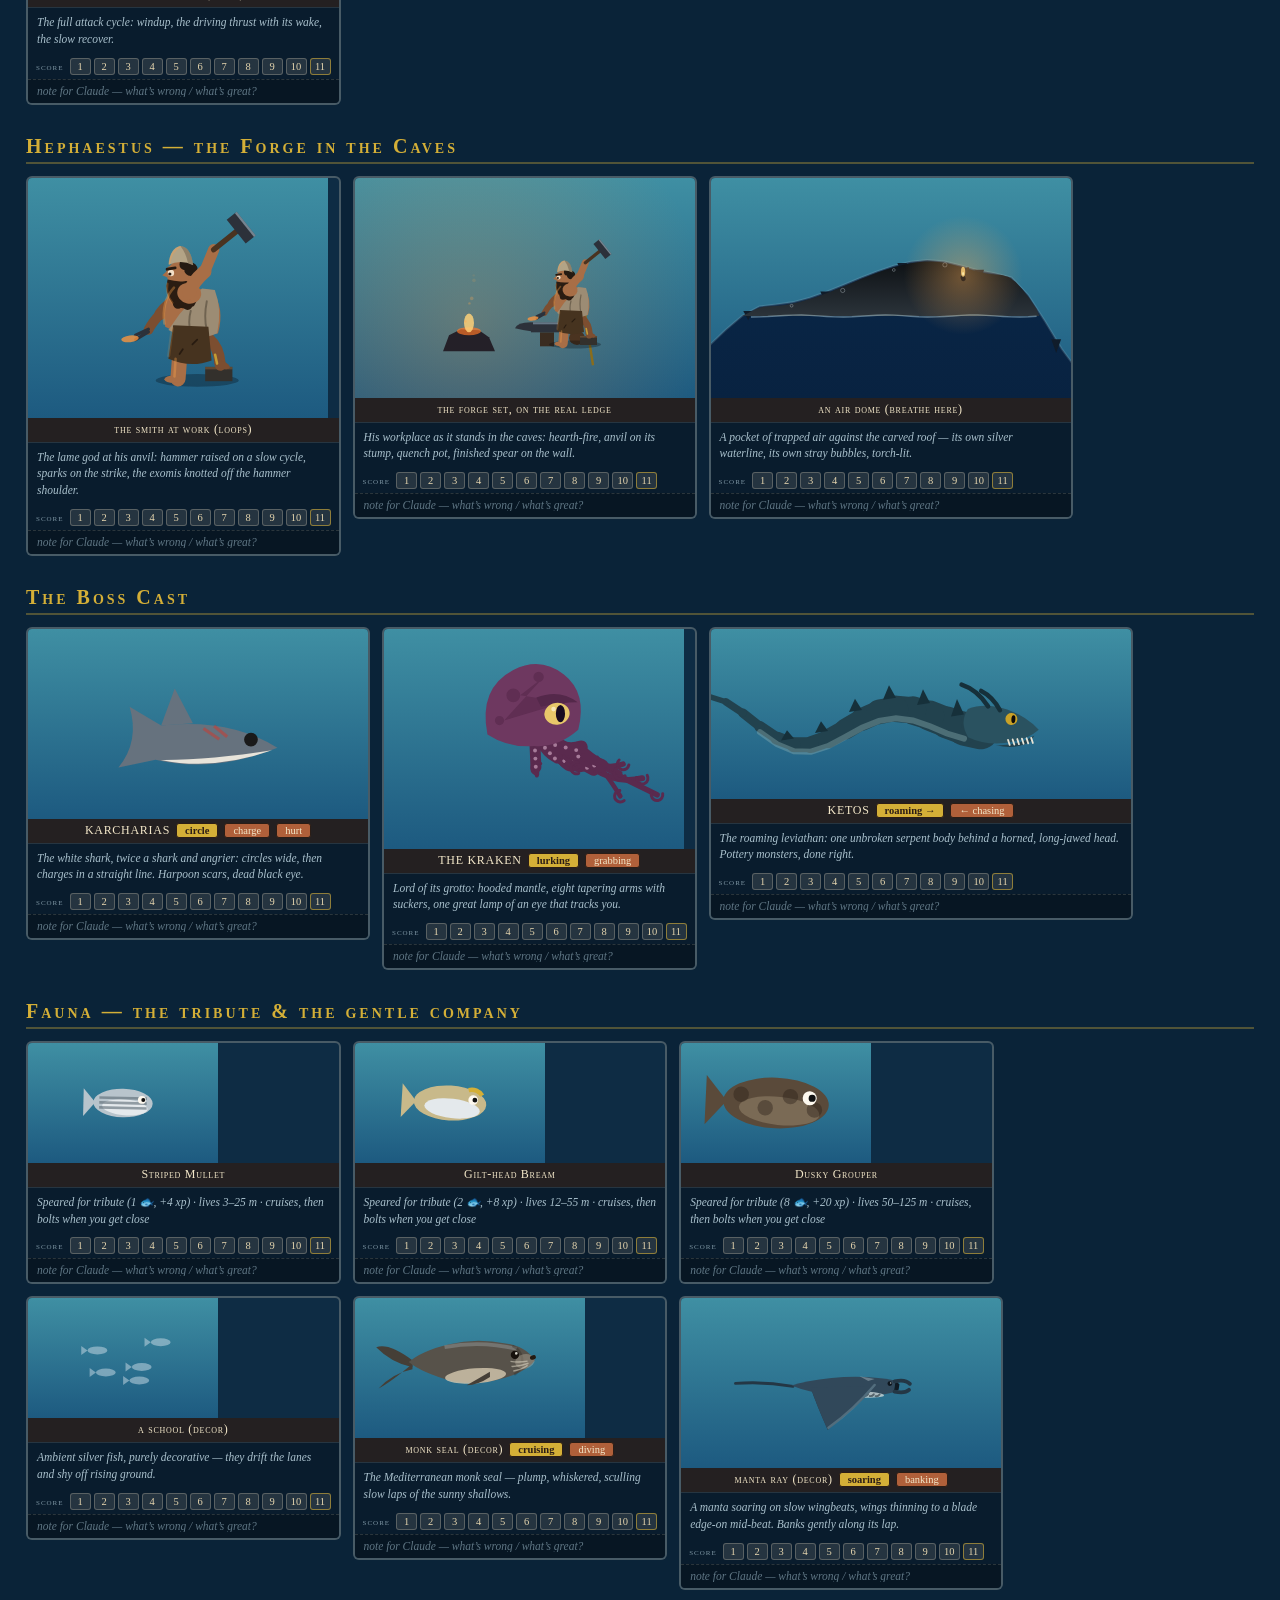
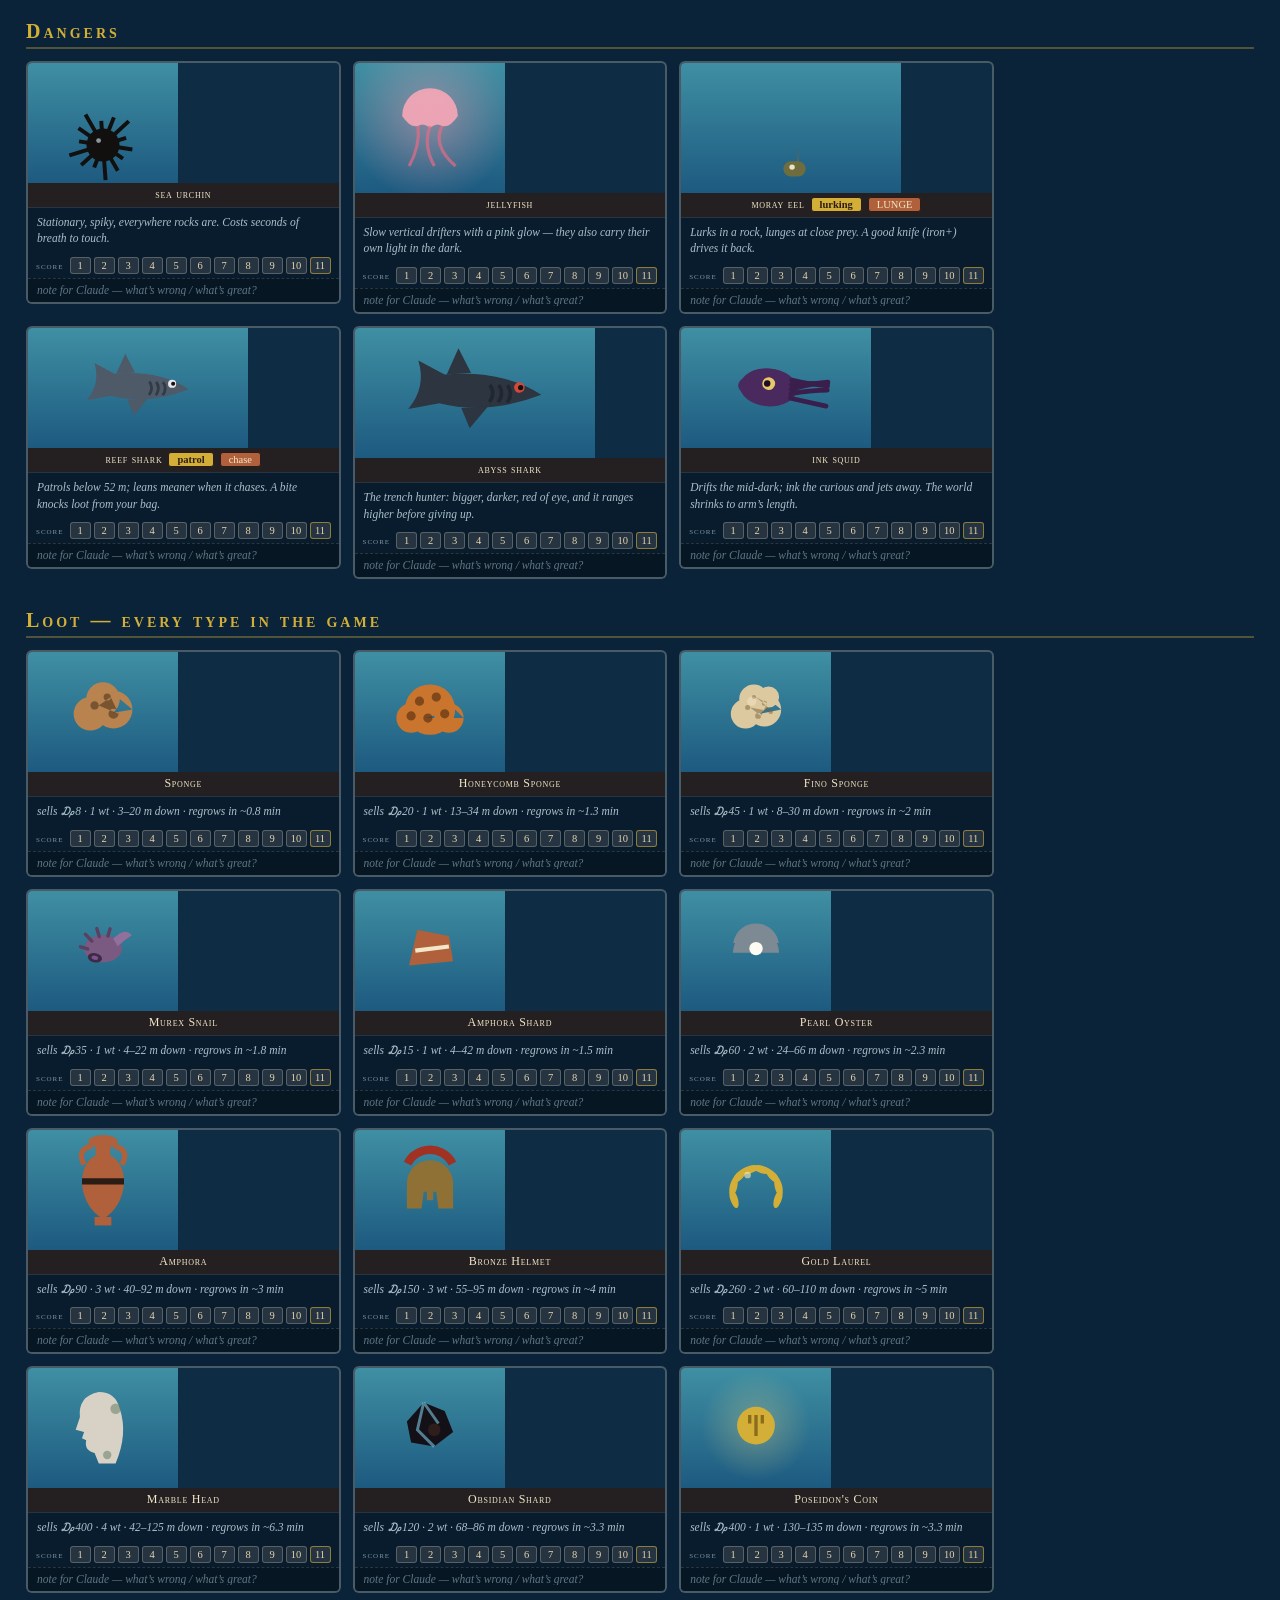
==== commit bf273d01: "more" ====
--- a/art-lab.html
+++ b/art-lab.html
@@ -62,14 +62,58 @@
     .controls select { font-family: inherit; }
     .toolbar {
       position: fixed; top: 12px; right: 14px; z-index: 5;
-      display: flex; gap: 8px;
+      display: flex; gap: 8px; align-items: center; flex-wrap: wrap;
+      max-width: 62vw; justify-content: flex-end;
     }
-    .toolbar button {
+    .toolbar button, .toolbar select {
       font-family: inherit; font-size: 13px; padding: 6px 14px;
       background: var(--cream); color: var(--ink);
       border: 2px solid var(--ink); border-radius: 4px; cursor: pointer;
       box-shadow: 0 2px 0 rgba(0,0,0,0.4);
     }
+    .toolbar .chip {
+      font-size: 12px; padding: 5px 10px; border-radius: 12px;
+      background: rgba(212, 175, 55, 0.16); color: var(--gold);
+      border: 1px solid rgba(212, 175, 55, 0.4); white-space: nowrap;
+    }
+    .toolbar .chip.quiet { color: #9db4c0; background: rgba(157, 180, 192, 0.1); border-color: rgba(157, 180, 192, 0.3); }
+
+    /* ---------- the review layer: descriptions + scores ---------- */
+    .tile .desc {
+      width: 0; min-width: 100%;
+      padding: 6px 9px 5px;
+      font-size: 11.5px; font-style: italic; line-height: 1.45;
+      color: #a9c0cc; background: rgba(6, 18, 30, 0.6);
+      border-top: 1px solid rgba(243, 231, 201, 0.12);
+    }
+    .score-row {
+      display: flex; align-items: center; gap: 3px; flex-wrap: wrap;
+      padding: 5px 8px 4px; background: rgba(6, 18, 30, 0.6);
+    }
+    .score-row .score-label {
+      font-size: 10px; letter-spacing: 0.1em; font-variant: small-caps;
+      color: #7d95a3; margin-right: 3px;
+    }
+    .score-row button {
+      font-family: inherit; font-size: 10.5px; min-width: 21px; padding: 2px 0;
+      background: rgba(243, 231, 201, 0.12); color: var(--cream-dim);
+      border: 1px solid rgba(243, 231, 201, 0.25); border-radius: 3px; cursor: pointer;
+    }
+    .score-row button:hover { background: var(--terra); color: var(--cream); }
+    .score-row button.picked { background: var(--gold); color: var(--ink); font-weight: bold; border-color: var(--gold); }
+    .score-row button.eleven { border-color: rgba(212, 175, 55, 0.6); }
+    .note-input {
+      display: block; width: 0; min-width: 100%;
+      font-family: inherit; font-style: italic; font-size: 11.5px;
+      padding: 5px 9px 6px; border: none; outline: none;
+      background: rgba(6, 18, 30, 0.85); color: var(--cream);
+      border-top: 1px dashed rgba(243, 231, 201, 0.15);
+    }
+    .note-input::placeholder { color: #5f7684; }
+    .tile.low-scored { border-color: rgba(212, 84, 63, 0.75); }
+    .ui-tile { max-width: 480px; }
+    .ui-sample { background: #0e2c44; }
+    .ui-fetch-note { font-size: 13px; font-style: italic; color: #9db4c0; }
   </style>
 </head>
 <body>
@@ -84,10 +128,15 @@
     <p>Every living sprite in Σφουγγαράς, drawn by the game's own hand — change the code, refresh, judge.</p>
     <p class="lab-note">This page calls the exact draw functions in <b>js/render.js</b>, so anything improved here
       is improved in the game. <a href="index.html">← back to the game</a></p>
+    <p class="lab-note">Score every piece <b>1–11</b> and leave notes — run <b>python3 art-server.py</b> and each click
+      is saved straight to <b>art-scores.json</b> in the repo. Then tell Claude to go improve the low scorers.</p>
   </header>
 
   <h2>Scenes — the world itself, rendered by the game</h2>
   <div class="grid" id="sec-scenes"></div>
+
+  <h2>The Village — the top-down hub</h2>
+  <div class="grid" id="sec-town"></div>
 
   <h2>The Diver</h2>
   <div class="controls" id="diver-controls"></div>
@@ -114,11 +163,16 @@
   <h2>World Pieces</h2>
   <div class="grid" id="sec-world"></div>
 
+  <h2>The Pottery UI — menus, buttons, the welcome screen (the real CSS)</h2>
+  <div class="grid" id="sec-ui"></div>
+
   <script src="js/config.js"></script>
   <script src="js/utils.js"></script>
   <script src="js/world.js"></script>
   <script src="js/boat.js"></script>
+  <script src="js/town.js"></script>
   <script src="js/render.js"></script>
   <script src="art-lab.js"></script>
+  <script src="art-lab-review.js"></script>
 </body>
 </html>
